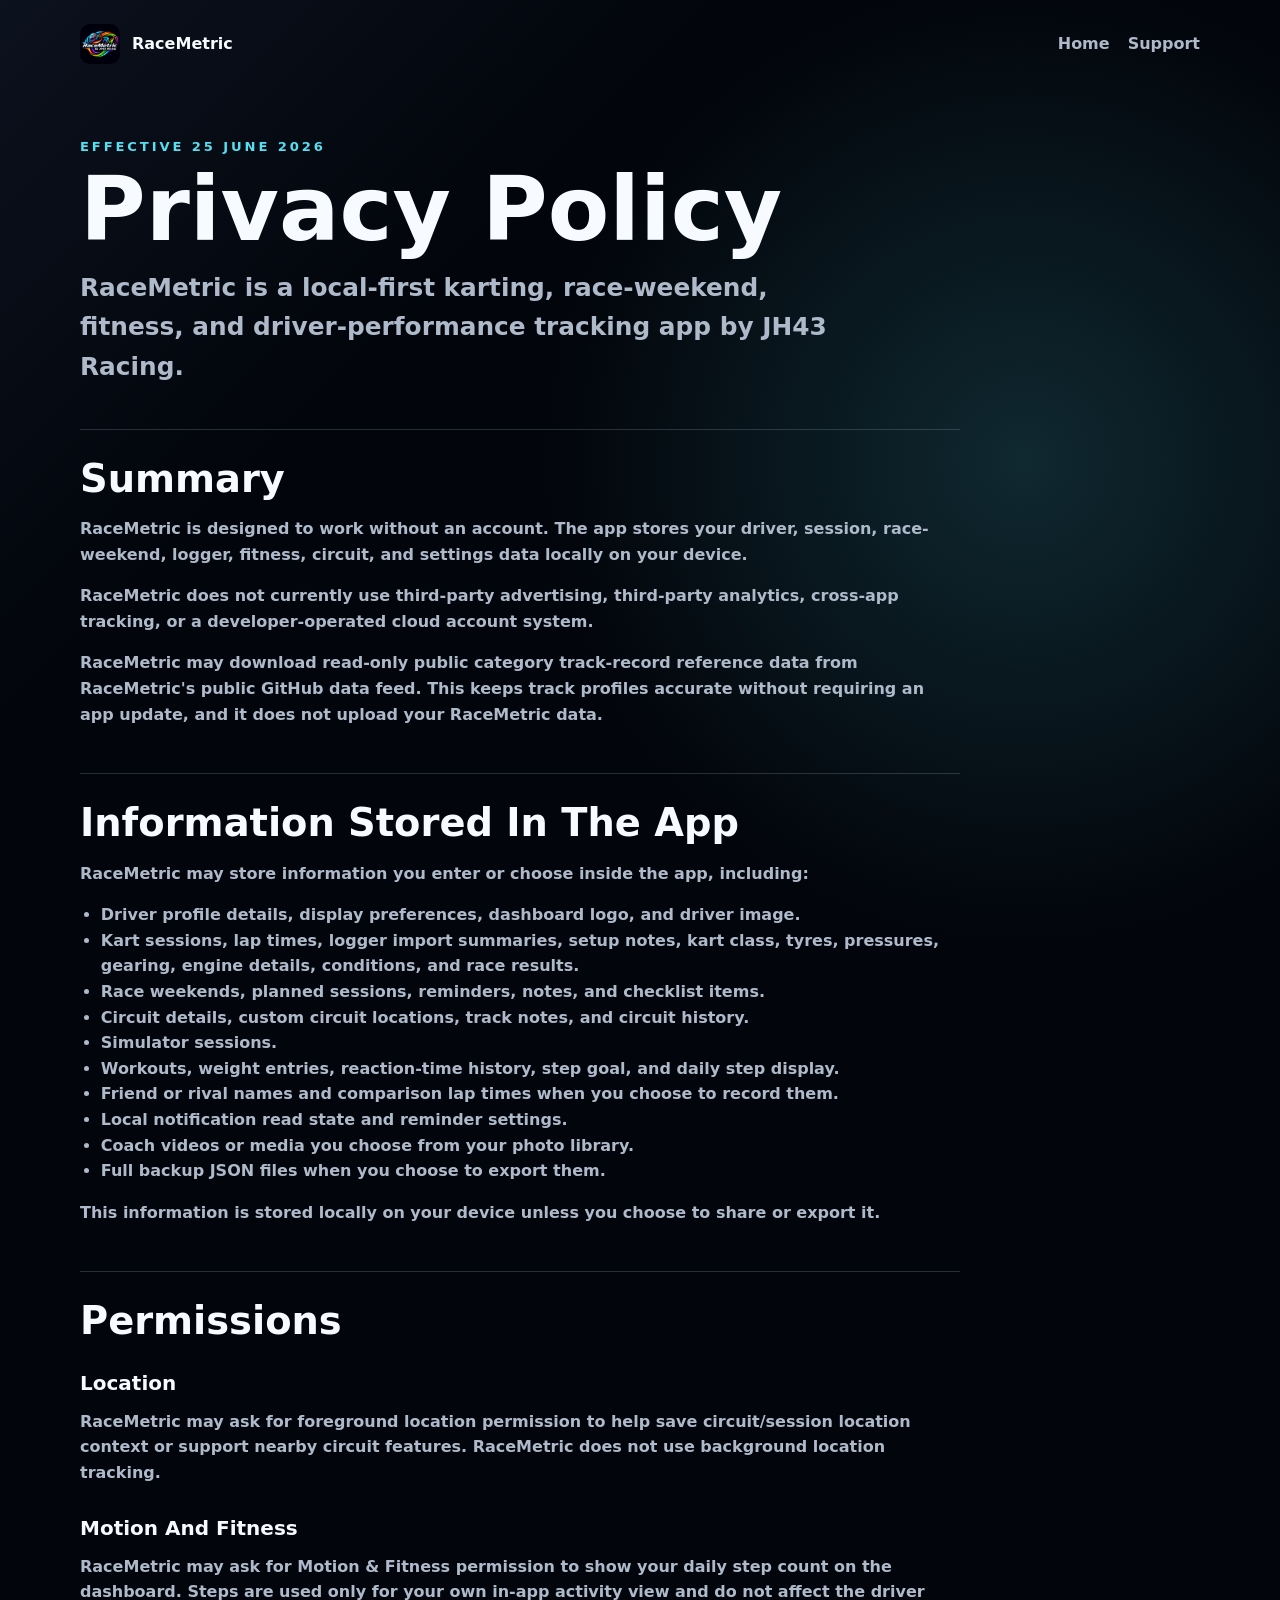
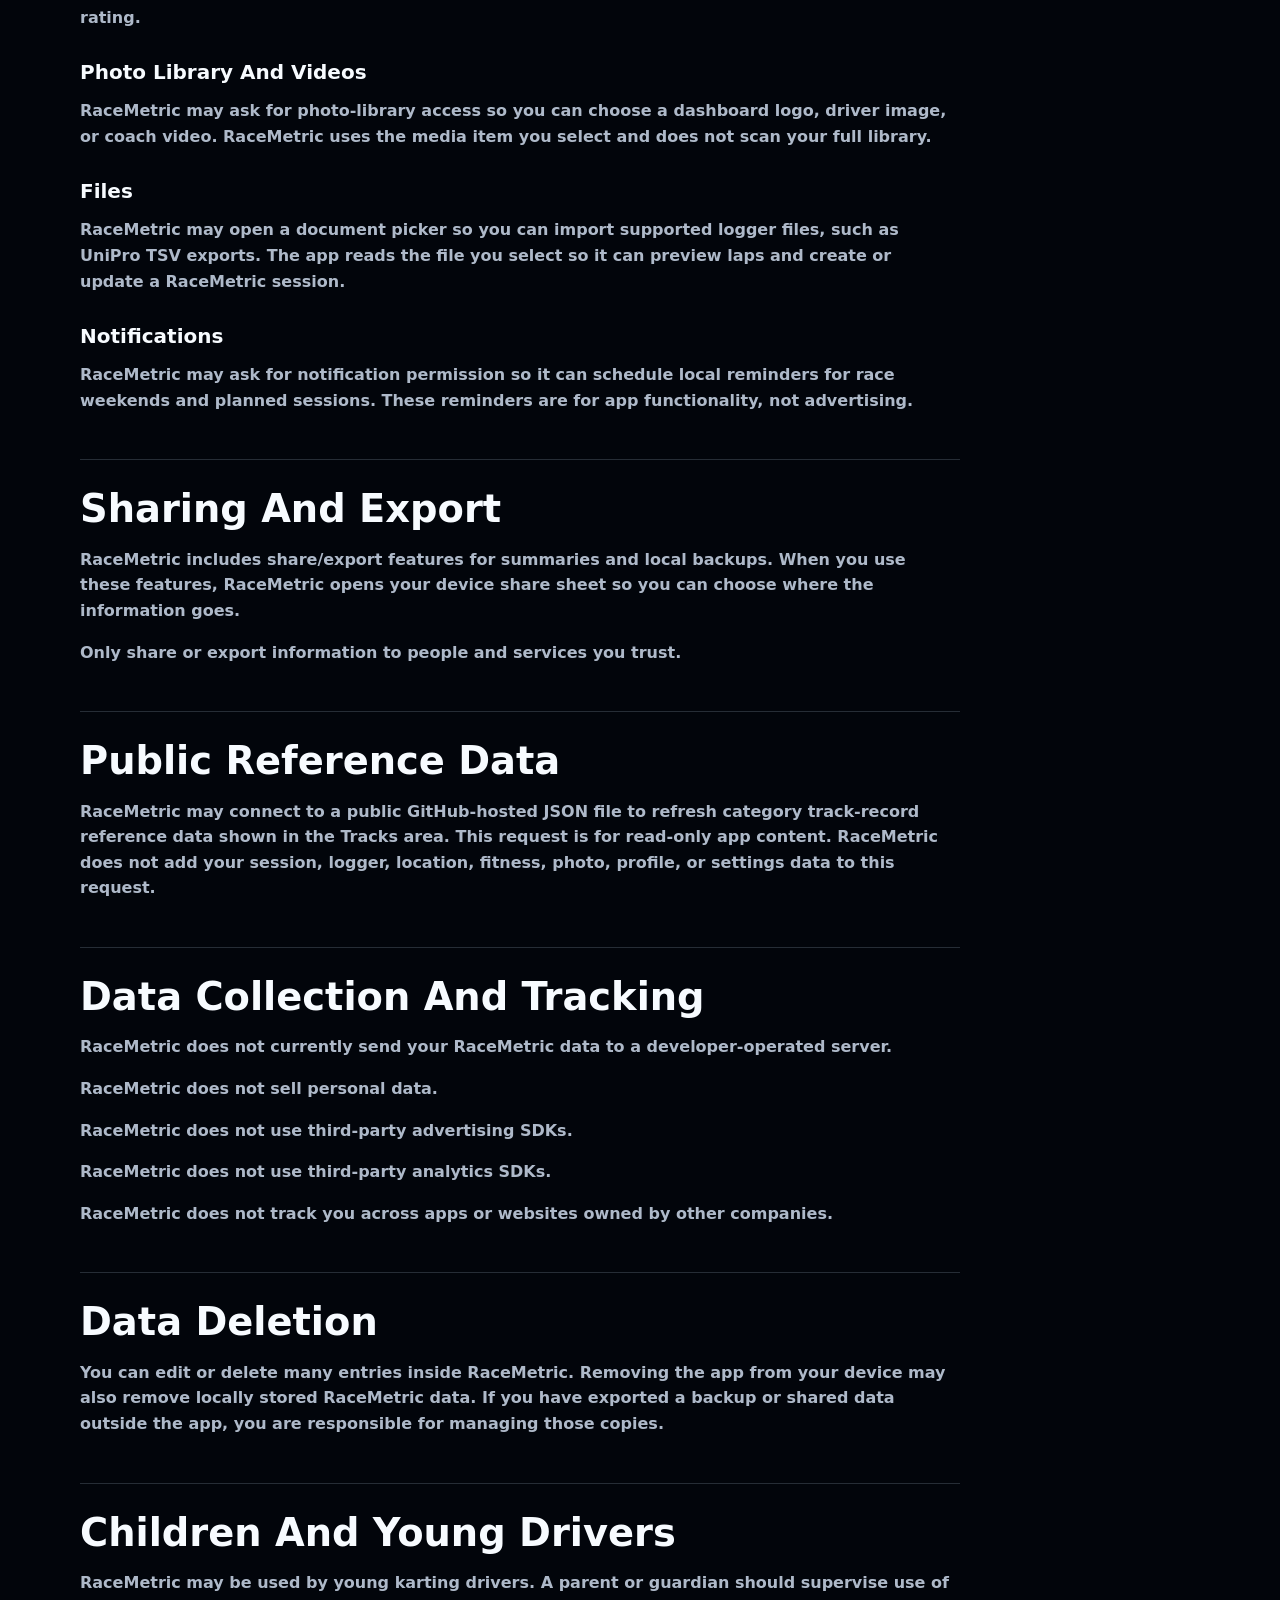
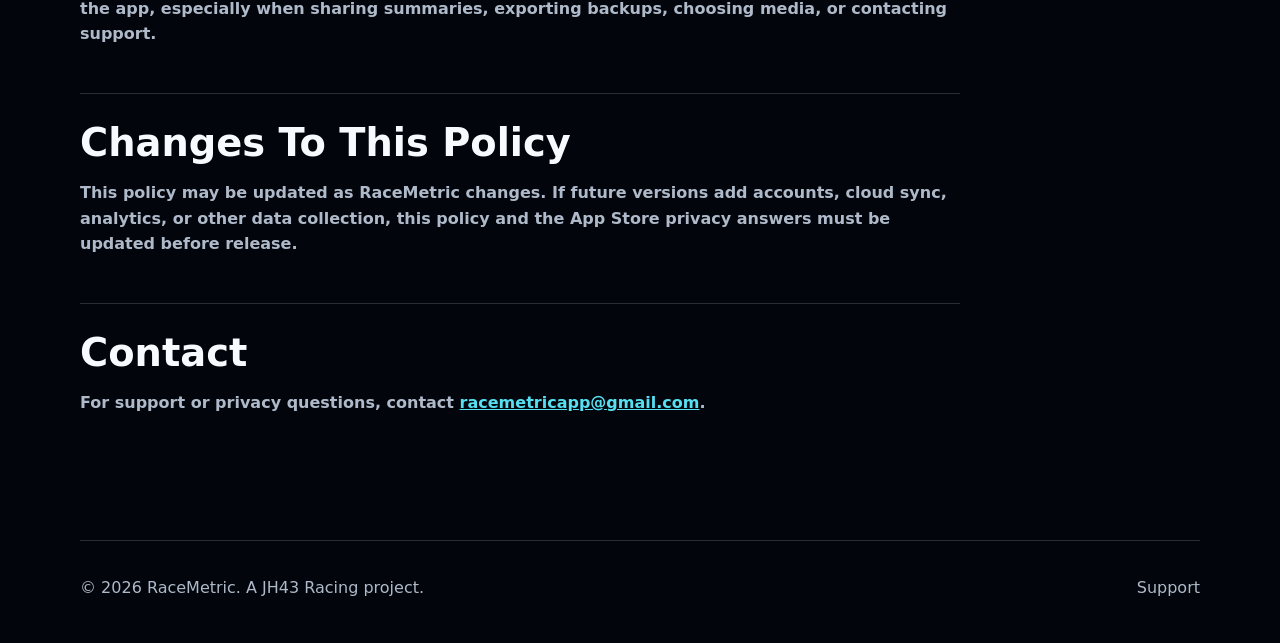
==== privacy.html @ 4124c81e "Add files via upload" ====
<!doctype html>
<html lang="en">
  <head>
    <meta charset="utf-8" />
    <meta name="viewport" content="width=device-width, initial-scale=1" />
    <meta name="description" content="RaceMetric privacy policy." />
    <title>Privacy Policy | RaceMetric</title>
    <link rel="stylesheet" href="styles.css" />
    <link rel="icon" href="assets/racemetric-icon.png" />
  </head>
  <body>
    <header class="site-header">
      <a class="brand" href="index.html" aria-label="RaceMetric home">
        <img src="assets/racemetric-icon.png" alt="" />
        <span>RaceMetric</span>
      </a>
      <nav aria-label="Main navigation">
        <a href="index.html">Home</a>
        <a href="support.html">Support</a>
      </nav>
    </header>

    <main class="policy-page">
      <section class="page-title">
        <p class="eyebrow">Effective 25 June 2026</p>
        <h1>Privacy Policy</h1>
        <p class="lead">RaceMetric is a local-first karting, race-weekend, fitness, and driver-performance tracking app by JH43 Racing.</p>
      </section>

      <section class="text-section">
        <h2>Summary</h2>
        <p>
          RaceMetric is designed to work without an account. The app stores your driver, session, race-weekend,
          logger, fitness, circuit, and settings data locally on your device.
        </p>
        <p>
          RaceMetric does not currently use third-party advertising, third-party analytics, cross-app tracking,
          or a developer-operated cloud account system.
        </p>
        <p>
          RaceMetric may download read-only public category track-record reference data from RaceMetric's public
          GitHub data feed. This keeps track profiles accurate without requiring an app update, and it does not
          upload your RaceMetric data.
        </p>
      </section>

      <section class="text-section">
        <h2>Information Stored In The App</h2>
        <p>RaceMetric may store information you enter or choose inside the app, including:</p>
        <ul>
          <li>Driver profile details, display preferences, dashboard logo, and driver image.</li>
          <li>Kart sessions, lap times, logger import summaries, setup notes, kart class, tyres, pressures, gearing, engine details, conditions, and race results.</li>
          <li>Race weekends, planned sessions, reminders, notes, and checklist items.</li>
          <li>Circuit details, custom circuit locations, track notes, and circuit history.</li>
          <li>Simulator sessions.</li>
          <li>Workouts, weight entries, reaction-time history, step goal, and daily step display.</li>
          <li>Friend or rival names and comparison lap times when you choose to record them.</li>
          <li>Local notification read state and reminder settings.</li>
          <li>Coach videos or media you choose from your photo library.</li>
          <li>Full backup JSON files when you choose to export them.</li>
        </ul>
        <p>This information is stored locally on your device unless you choose to share or export it.</p>
      </section>

      <section class="text-section">
        <h2>Permissions</h2>
        <h3>Location</h3>
        <p>
          RaceMetric may ask for foreground location permission to help save circuit/session location context or
          support nearby circuit features. RaceMetric does not use background location tracking.
        </p>
        <h3>Motion And Fitness</h3>
        <p>
          RaceMetric may ask for Motion & Fitness permission to show your daily step count on the dashboard. Steps
          are used only for your own in-app activity view and do not affect the driver rating.
        </p>
        <h3>Photo Library And Videos</h3>
        <p>
          RaceMetric may ask for photo-library access so you can choose a dashboard logo, driver image, or coach video.
          RaceMetric uses the media item you select and does not scan your full library.
        </p>
        <h3>Files</h3>
        <p>
          RaceMetric may open a document picker so you can import supported logger files, such as UniPro TSV exports.
          The app reads the file you select so it can preview laps and create or update a RaceMetric session.
        </p>
        <h3>Notifications</h3>
        <p>
          RaceMetric may ask for notification permission so it can schedule local reminders for race weekends and
          planned sessions. These reminders are for app functionality, not advertising.
        </p>
      </section>

      <section class="text-section">
        <h2>Sharing And Export</h2>
        <p>
          RaceMetric includes share/export features for summaries and local backups. When you use these features,
          RaceMetric opens your device share sheet so you can choose where the information goes.
        </p>
        <p>Only share or export information to people and services you trust.</p>
      </section>

      <section class="text-section">
        <h2>Public Reference Data</h2>
        <p>
          RaceMetric may connect to a public GitHub-hosted JSON file to refresh category track-record reference data
          shown in the Tracks area. This request is for read-only app content. RaceMetric does not add your session,
          logger, location, fitness, photo, profile, or settings data to this request.
        </p>
      </section>

      <section class="text-section">
        <h2>Data Collection And Tracking</h2>
        <p>RaceMetric does not currently send your RaceMetric data to a developer-operated server.</p>
        <p>RaceMetric does not sell personal data.</p>
        <p>RaceMetric does not use third-party advertising SDKs.</p>
        <p>RaceMetric does not use third-party analytics SDKs.</p>
        <p>RaceMetric does not track you across apps or websites owned by other companies.</p>
      </section>

      <section class="text-section">
        <h2>Data Deletion</h2>
        <p>
          You can edit or delete many entries inside RaceMetric. Removing the app from your device may also remove
          locally stored RaceMetric data. If you have exported a backup or shared data outside the app, you are
          responsible for managing those copies.
        </p>
      </section>

      <section class="text-section">
        <h2>Children And Young Drivers</h2>
        <p>
          RaceMetric may be used by young karting drivers. A parent or guardian should supervise use of the app,
          especially when sharing summaries, exporting backups, choosing media, or contacting support.
        </p>
      </section>

      <section class="text-section">
        <h2>Changes To This Policy</h2>
        <p>
          This policy may be updated as RaceMetric changes. If future versions add accounts, cloud sync, analytics,
          or other data collection, this policy and the App Store privacy answers must be updated before release.
        </p>
      </section>

      <section class="text-section">
        <h2>Contact</h2>
        <p>For support or privacy questions, contact <a href="mailto:racemetricapp@gmail.com">racemetricapp@gmail.com</a>.</p>
      </section>
    </main>

    <footer class="site-footer">
      <span>© 2026 RaceMetric. A JH43 Racing project.</span>
      <span><a href="support.html">Support</a></span>
    </footer>
  </body>
</html>
---- styles.css ----
:root {
  color-scheme: dark;
  --bg: #02050b;
  --panel: #071018;
  --panel-2: #0b1420;
  --line: rgba(180, 202, 225, 0.2);
  --text: #f7fbff;
  --muted: #aeb9c9;
  --cyan: #56def1;
  --blue: #7ea4ff;
  --amber: #ffc85f;
  --green: #7ee2a9;
}

* {
  box-sizing: border-box;
}

body {
  margin: 0;
  min-height: 100vh;
  background:
    radial-gradient(circle at 80% 12%, rgba(86, 222, 241, 0.16), transparent 30rem),
    linear-gradient(135deg, rgba(126, 164, 255, 0.08), transparent 32rem),
    var(--bg);
  color: var(--text);
  font-family:
    Inter, ui-sans-serif, system-ui, -apple-system, BlinkMacSystemFont, "Segoe UI",
    sans-serif;
  line-height: 1.6;
}

a {
  color: inherit;
}

.site-header,
.site-footer {
  width: min(1120px, calc(100% - 40px));
  margin: 0 auto;
  display: flex;
  align-items: center;
  justify-content: space-between;
  gap: 20px;
}

.site-header {
  padding: 24px 0;
}

.site-footer {
  padding: 34px 0 42px;
  color: var(--muted);
  border-top: 1px solid var(--line);
}

.brand {
  display: inline-flex;
  align-items: center;
  gap: 12px;
  text-decoration: none;
  font-weight: 900;
  letter-spacing: 0;
}

.brand img {
  width: 40px;
  height: 40px;
  border-radius: 10px;
}

nav {
  display: flex;
  align-items: center;
  gap: 18px;
  color: var(--muted);
  font-weight: 800;
}

nav a,
.site-footer a {
  text-decoration: none;
}

nav a:hover,
.site-footer a:hover {
  color: var(--cyan);
}

.hero {
  width: min(1120px, calc(100% - 40px));
  min-height: calc(100vh - 124px);
  margin: 0 auto;
  display: grid;
  grid-template-columns: minmax(0, 1fr) 380px;
  gap: 56px;
  align-items: center;
  padding: 34px 0 80px;
}

.hero-copy {
  max-width: 680px;
}

.eyebrow {
  margin: 0 0 12px;
  color: var(--cyan);
  font-size: 0.82rem;
  font-weight: 900;
  letter-spacing: 0.22em;
  text-transform: uppercase;
}

h1,
h2,
h3,
p {
  margin-top: 0;
}

h1 {
  margin-bottom: 18px;
  font-size: clamp(4rem, 9vw, 7rem);
  line-height: 0.9;
  letter-spacing: 0;
}

h2 {
  margin-bottom: 18px;
  font-size: clamp(2rem, 4vw, 3.4rem);
  line-height: 1;
  letter-spacing: 0;
}

h3 {
  margin-bottom: 10px;
  font-size: 1.25rem;
  letter-spacing: 0;
}

.lead {
  color: var(--muted);
  font-size: clamp(1.15rem, 2.2vw, 1.55rem);
  font-weight: 700;
  max-width: 780px;
}

.maker {
  color: var(--green);
  font-weight: 900;
}

.actions {
  display: flex;
  flex-wrap: wrap;
  gap: 14px;
  margin-top: 32px;
}

.button {
  display: inline-flex;
  align-items: center;
  justify-content: center;
  min-height: 50px;
  padding: 0 22px;
  border-radius: 8px;
  border: 1px solid var(--line);
  text-decoration: none;
  font-weight: 900;
}

.button.primary {
  background: var(--cyan);
  color: #001017;
  border-color: var(--cyan);
}

.button.secondary {
  background: rgba(255, 255, 255, 0.04);
  color: var(--text);
}

.phone-preview {
  width: 100%;
  min-height: 650px;
  border: 1px solid rgba(180, 202, 225, 0.22);
  border-radius: 36px;
  background:
    linear-gradient(160deg, rgba(86, 222, 241, 0.08), transparent 42%),
    linear-gradient(180deg, #080d15, #02050b);
  padding: 18px;
  box-shadow: 0 30px 90px rgba(0, 0, 0, 0.45);
}

.phone-top {
  width: 96px;
  height: 22px;
  margin: 0 auto 64px;
  border-radius: 0 0 16px 16px;
  background: #00040a;
}

.preview-panel {
  border: 1px solid var(--line);
  border-radius: 14px;
  padding: 26px;
  background: rgba(2, 5, 11, 0.72);
}

.small-label {
  display: block;
  color: var(--cyan);
  font-size: 0.72rem;
  font-weight: 900;
  letter-spacing: 0.2em;
  text-transform: uppercase;
}

.preview-panel strong {
  display: block;
  margin: 14px 0 24px;
  font-size: 2.5rem;
  line-height: 1;
}

.metric-grid {
  display: grid;
  grid-template-columns: 1fr 1fr;
  gap: 12px;
}

.metric-grid span,
.feature-grid article {
  border: 1px solid var(--line);
  border-radius: 8px;
  background: rgba(255, 255, 255, 0.035);
}

.metric-grid span {
  min-height: 96px;
  padding: 16px;
  color: var(--muted);
  font-weight: 800;
}

.metric-grid b {
  display: block;
  color: var(--text);
  font-size: 1.2rem;
}

.content-band,
.plain-section,
.policy-page {
  width: min(1120px, calc(100% - 40px));
  margin: 0 auto;
}

.content-band {
  padding: 74px 0;
  border-top: 1px solid var(--line);
}

.section-heading {
  max-width: 760px;
}

.feature-grid {
  display: grid;
  grid-template-columns: repeat(4, minmax(0, 1fr));
  gap: 16px;
  margin-top: 34px;
}

.feature-grid article {
  padding: 24px;
}

.feature-grid p,
.plain-section p,
.text-section p,
.text-section li {
  color: var(--muted);
  font-weight: 650;
}

.plain-section {
  display: grid;
  grid-template-columns: minmax(0, 0.9fr) minmax(0, 1.1fr);
  gap: 42px;
  align-items: start;
  padding: 78px 0;
  border-top: 1px solid var(--line);
}

.policy-page {
  padding: 48px 0 78px;
}

.page-title {
  max-width: 850px;
  margin-bottom: 42px;
}

.policy-page h1 {
  font-size: clamp(3rem, 7vw, 5.8rem);
}

.text-section {
  max-width: 880px;
  padding: 30px 0;
  border-top: 1px solid var(--line);
}

.text-section h2 {
  font-size: clamp(1.8rem, 3vw, 2.5rem);
}

.text-section h3 {
  margin-top: 26px;
}

.text-section a {
  color: var(--cyan);
  font-weight: 900;
}

ul {
  padding-left: 1.3rem;
}

@media (max-width: 900px) {
  .hero,
  .plain-section {
    grid-template-columns: 1fr;
  }

  .hero {
    min-height: auto;
    padding-top: 48px;
  }

  .phone-preview {
    min-height: 520px;
  }

  .feature-grid {
    grid-template-columns: repeat(2, minmax(0, 1fr));
  }
}

@media (max-width: 620px) {
  .site-header,
  .site-footer {
    width: min(100% - 28px, 1120px);
  }

  .site-header,
  .site-footer,
  .actions {
    align-items: flex-start;
    flex-direction: column;
  }

  nav {
    width: 100%;
    justify-content: space-between;
  }

  .hero,
  .content-band,
  .plain-section,
  .policy-page {
    width: min(100% - 28px, 1120px);
  }

  .feature-grid {
    grid-template-columns: 1fr;
  }

  .metric-grid {
    grid-template-columns: 1fr;
  }
}
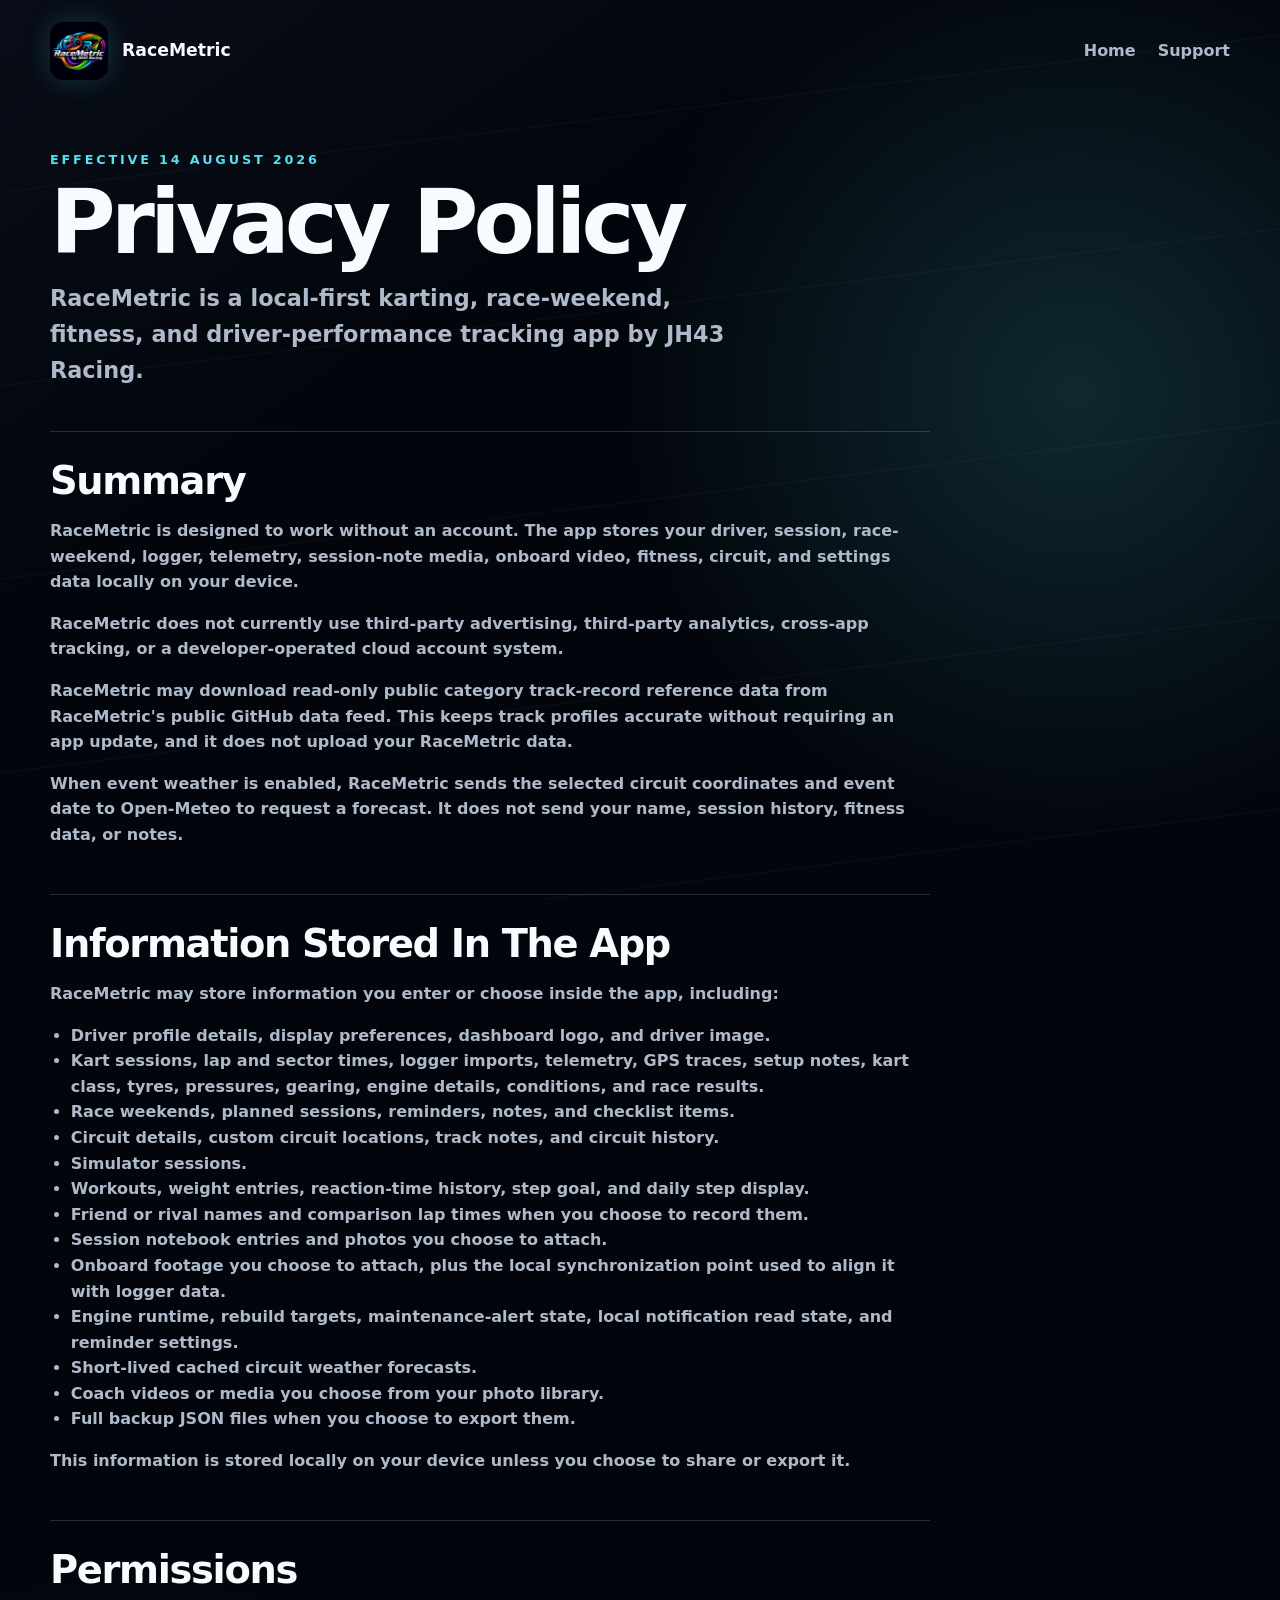
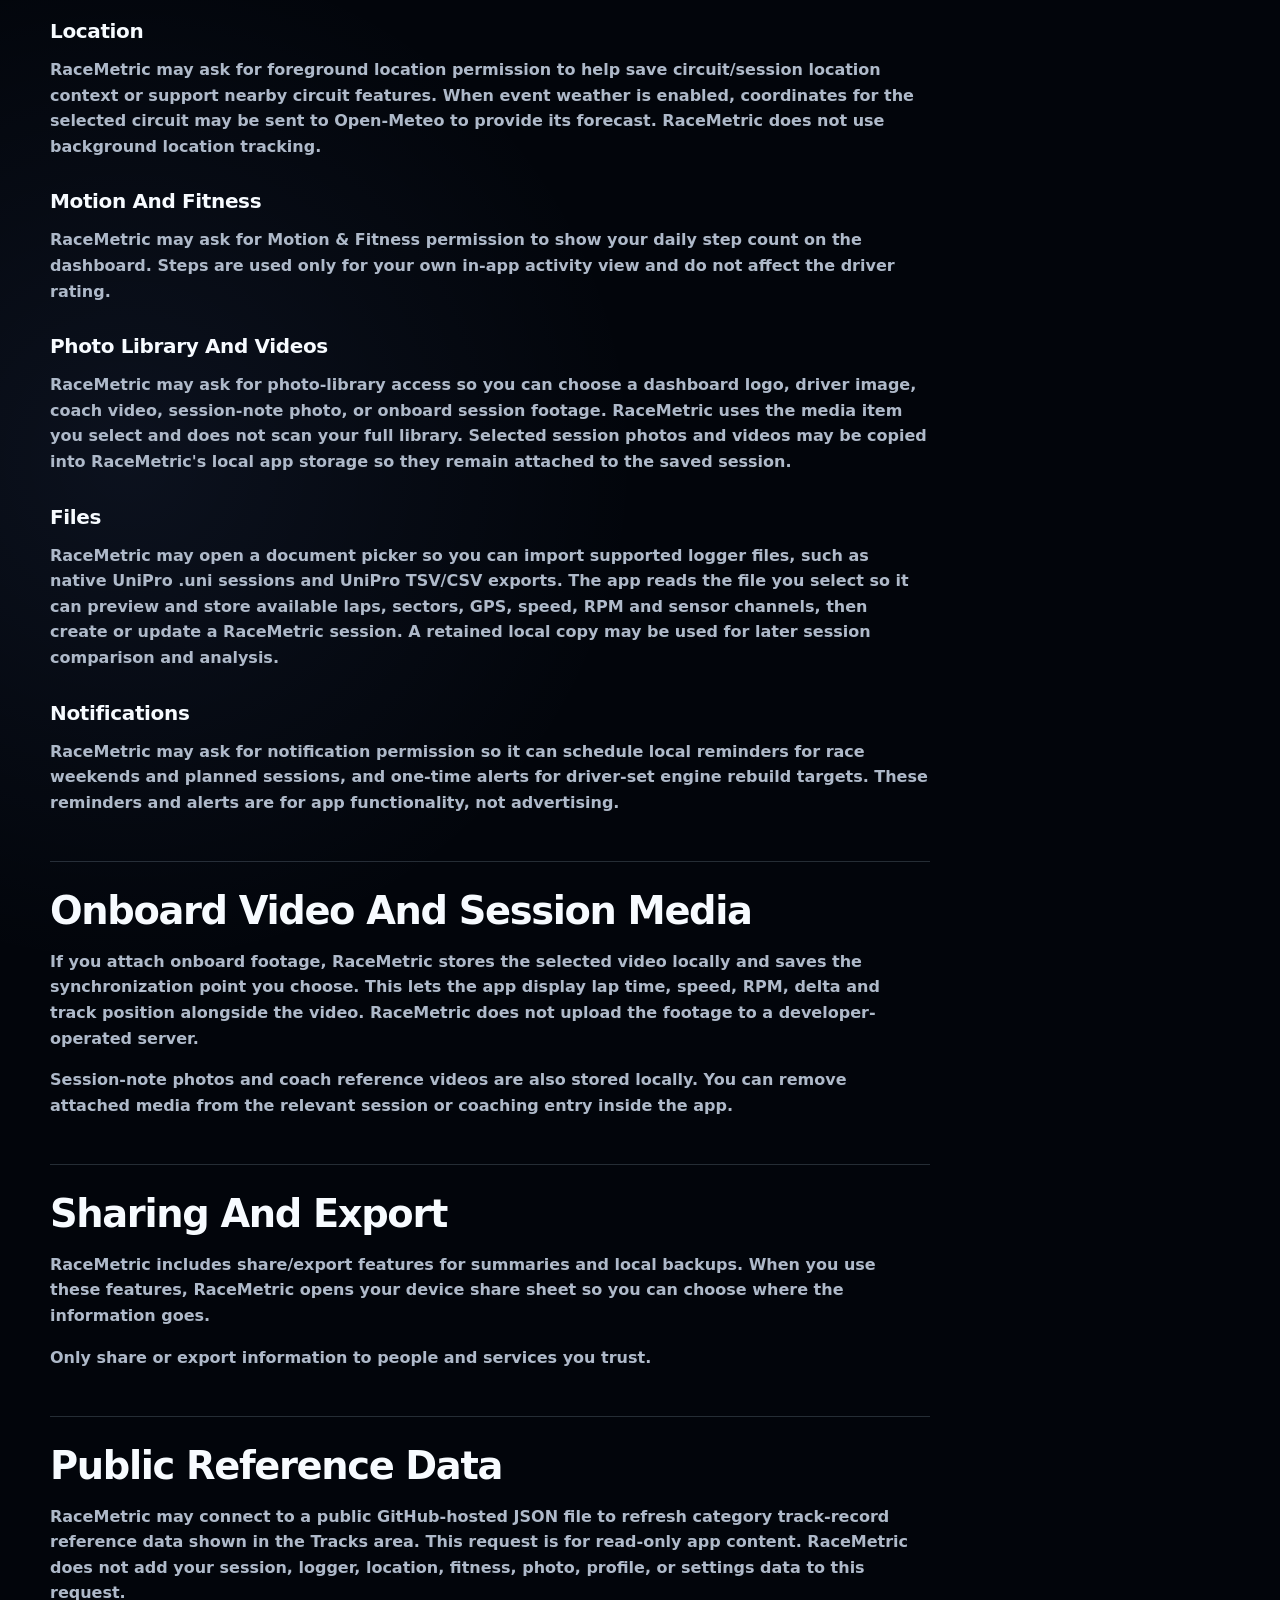
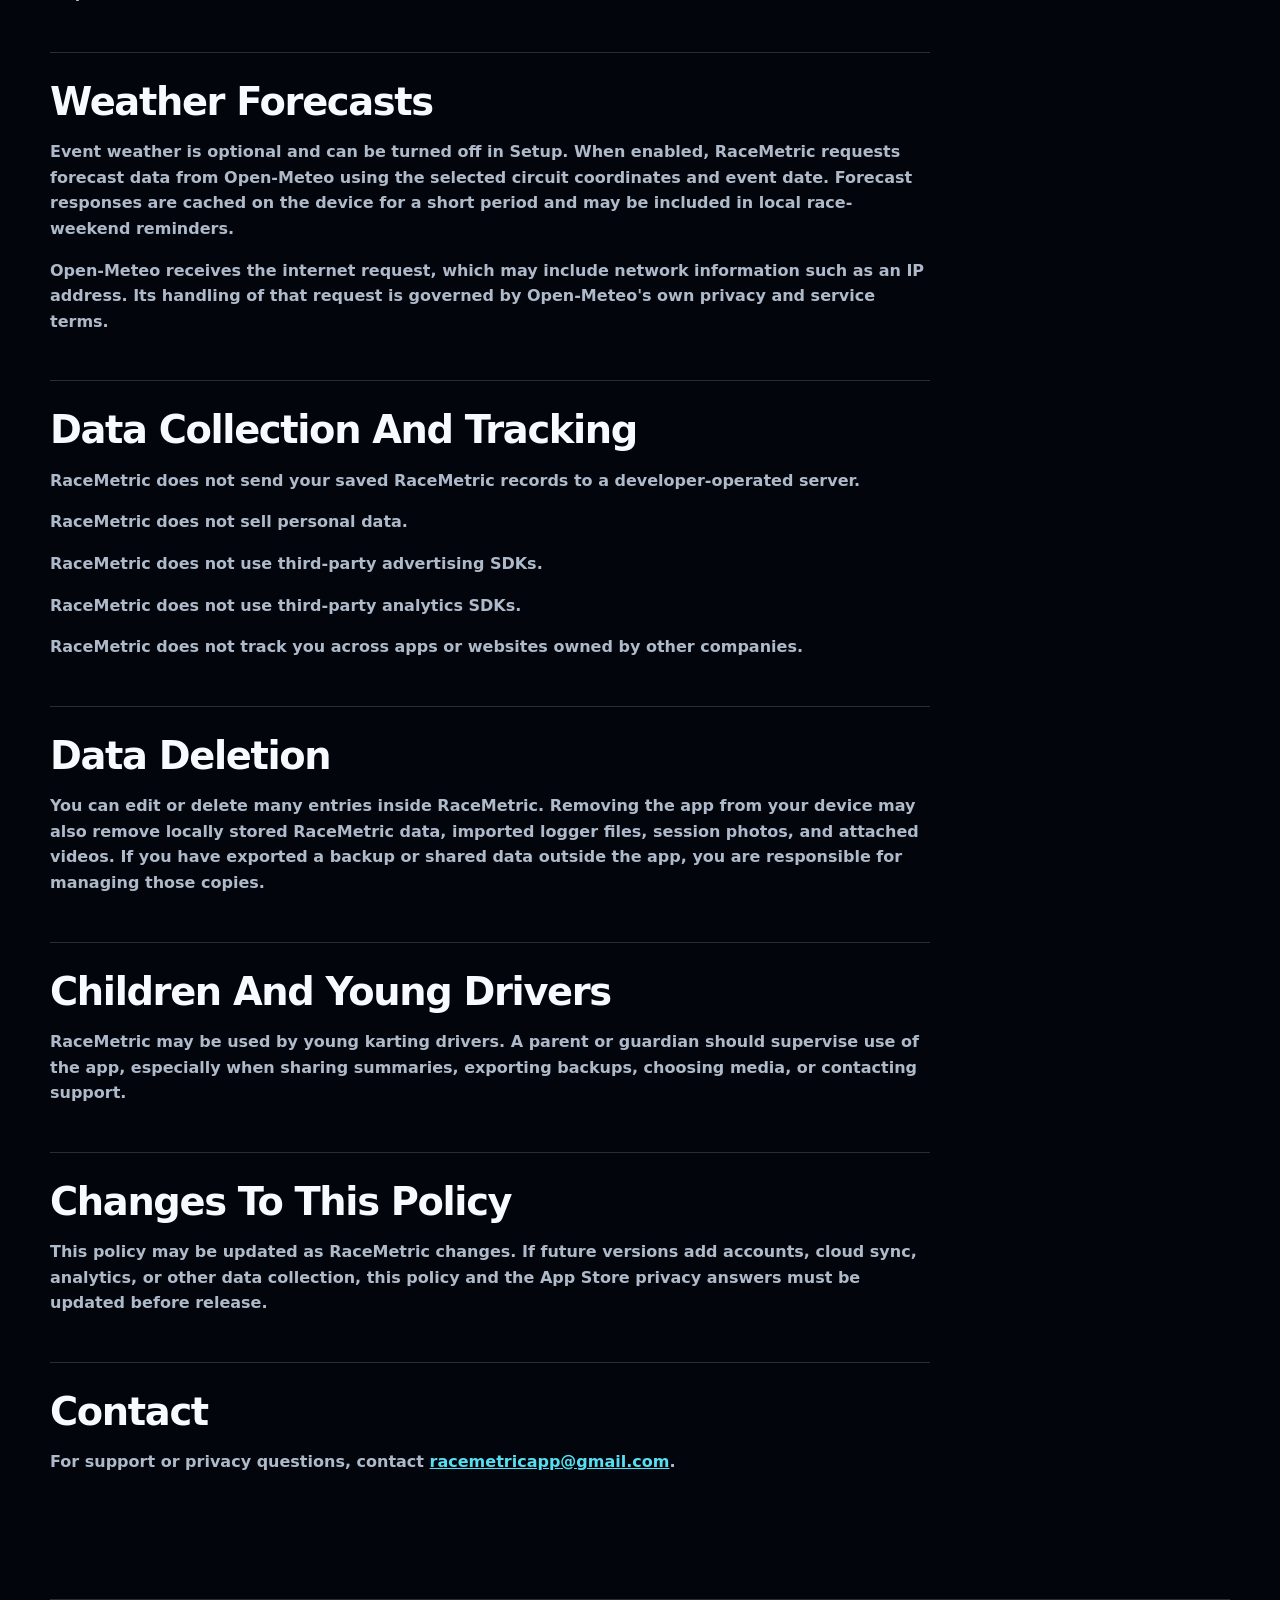
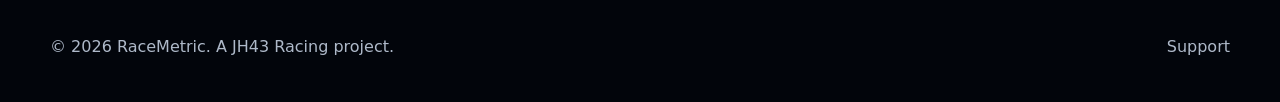
==== commit 8fb219c3: "Refresh site for telemetry and race-weekend features" ====
--- a/privacy.html
+++ b/privacy.html
@@ -3,7 +3,9 @@
   <head>
     <meta charset="utf-8" />
     <meta name="viewport" content="width=device-width, initial-scale=1" />
+    <meta name="theme-color" content="#02050b" />
     <meta name="description" content="RaceMetric privacy policy." />
+    <link rel="canonical" href="https://racemetric.co.uk/privacy.html" />
     <title>Privacy Policy | RaceMetric</title>
     <link rel="stylesheet" href="styles.css" />
     <link rel="icon" href="assets/racemetric-icon.png" />
@@ -22,7 +24,7 @@
 
     <main class="policy-page">
       <section class="page-title">
-        <p class="eyebrow">Effective 25 June 2026</p>
+        <p class="eyebrow">Effective 14 August 2026</p>
         <h1>Privacy Policy</h1>
         <p class="lead">RaceMetric is a local-first karting, race-weekend, fitness, and driver-performance tracking app by JH43 Racing.</p>
       </section>
@@ -31,7 +33,7 @@
         <h2>Summary</h2>
         <p>
           RaceMetric is designed to work without an account. The app stores your driver, session, race-weekend,
-          logger, fitness, circuit, and settings data locally on your device.
+          logger, telemetry, session-note media, onboard video, fitness, circuit, and settings data locally on your device.
         </p>
         <p>
           RaceMetric does not currently use third-party advertising, third-party analytics, cross-app tracking,
@@ -42,6 +44,10 @@
           GitHub data feed. This keeps track profiles accurate without requiring an app update, and it does not
           upload your RaceMetric data.
         </p>
+        <p>
+          When event weather is enabled, RaceMetric sends the selected circuit coordinates and event date to
+          Open-Meteo to request a forecast. It does not send your name, session history, fitness data, or notes.
+        </p>
       </section>
 
       <section class="text-section">
@@ -49,13 +55,16 @@
         <p>RaceMetric may store information you enter or choose inside the app, including:</p>
         <ul>
           <li>Driver profile details, display preferences, dashboard logo, and driver image.</li>
-          <li>Kart sessions, lap times, logger import summaries, setup notes, kart class, tyres, pressures, gearing, engine details, conditions, and race results.</li>
+          <li>Kart sessions, lap and sector times, logger imports, telemetry, GPS traces, setup notes, kart class, tyres, pressures, gearing, engine details, conditions, and race results.</li>
           <li>Race weekends, planned sessions, reminders, notes, and checklist items.</li>
           <li>Circuit details, custom circuit locations, track notes, and circuit history.</li>
           <li>Simulator sessions.</li>
           <li>Workouts, weight entries, reaction-time history, step goal, and daily step display.</li>
           <li>Friend or rival names and comparison lap times when you choose to record them.</li>
-          <li>Local notification read state and reminder settings.</li>
+          <li>Session notebook entries and photos you choose to attach.</li>
+          <li>Onboard footage you choose to attach, plus the local synchronization point used to align it with logger data.</li>
+          <li>Engine runtime, rebuild targets, maintenance-alert state, local notification read state, and reminder settings.</li>
+          <li>Short-lived cached circuit weather forecasts.</li>
           <li>Coach videos or media you choose from your photo library.</li>
           <li>Full backup JSON files when you choose to export them.</li>
         </ul>
@@ -67,7 +76,8 @@
         <h3>Location</h3>
         <p>
           RaceMetric may ask for foreground location permission to help save circuit/session location context or
-          support nearby circuit features. RaceMetric does not use background location tracking.
+          support nearby circuit features. When event weather is enabled, coordinates for the selected circuit may
+          be sent to Open-Meteo to provide its forecast. RaceMetric does not use background location tracking.
         </p>
         <h3>Motion And Fitness</h3>
         <p>
@@ -76,18 +86,36 @@
         </p>
         <h3>Photo Library And Videos</h3>
         <p>
-          RaceMetric may ask for photo-library access so you can choose a dashboard logo, driver image, or coach video.
-          RaceMetric uses the media item you select and does not scan your full library.
+          RaceMetric may ask for photo-library access so you can choose a dashboard logo, driver image, coach video,
+          session-note photo, or onboard session footage. RaceMetric uses the media item you select and does not scan
+          your full library. Selected session photos and videos may be copied into RaceMetric's local app storage so
+          they remain attached to the saved session.
         </p>
         <h3>Files</h3>
         <p>
-          RaceMetric may open a document picker so you can import supported logger files, such as UniPro TSV exports.
-          The app reads the file you select so it can preview laps and create or update a RaceMetric session.
+          RaceMetric may open a document picker so you can import supported logger files, such as native UniPro .uni sessions and UniPro TSV/CSV exports.
+          The app reads the file you select so it can preview and store available laps, sectors, GPS, speed, RPM and
+          sensor channels, then create or update a RaceMetric session. A retained local copy may be used for later
+          session comparison and analysis.
         </p>
         <h3>Notifications</h3>
         <p>
           RaceMetric may ask for notification permission so it can schedule local reminders for race weekends and
-          planned sessions. These reminders are for app functionality, not advertising.
+          planned sessions, and one-time alerts for driver-set engine rebuild targets. These reminders and alerts are
+          for app functionality, not advertising.
+        </p>
+      </section>
+
+      <section class="text-section">
+        <h2>Onboard Video And Session Media</h2>
+        <p>
+          If you attach onboard footage, RaceMetric stores the selected video locally and saves the synchronization
+          point you choose. This lets the app display lap time, speed, RPM, delta and track position alongside the video.
+          RaceMetric does not upload the footage to a developer-operated server.
+        </p>
+        <p>
+          Session-note photos and coach reference videos are also stored locally. You can remove attached media from
+          the relevant session or coaching entry inside the app.
         </p>
       </section>
 
@@ -110,8 +138,21 @@
       </section>
 
       <section class="text-section">
+        <h2>Weather Forecasts</h2>
+        <p>
+          Event weather is optional and can be turned off in Setup. When enabled, RaceMetric requests forecast data
+          from Open-Meteo using the selected circuit coordinates and event date. Forecast responses are cached on
+          the device for a short period and may be included in local race-weekend reminders.
+        </p>
+        <p>
+          Open-Meteo receives the internet request, which may include network information such as an IP address.
+          Its handling of that request is governed by Open-Meteo's own privacy and service terms.
+        </p>
+      </section>
+
+      <section class="text-section">
         <h2>Data Collection And Tracking</h2>
-        <p>RaceMetric does not currently send your RaceMetric data to a developer-operated server.</p>
+        <p>RaceMetric does not send your saved RaceMetric records to a developer-operated server.</p>
         <p>RaceMetric does not sell personal data.</p>
         <p>RaceMetric does not use third-party advertising SDKs.</p>
         <p>RaceMetric does not use third-party analytics SDKs.</p>
@@ -122,8 +163,8 @@
         <h2>Data Deletion</h2>
         <p>
           You can edit or delete many entries inside RaceMetric. Removing the app from your device may also remove
-          locally stored RaceMetric data. If you have exported a backup or shared data outside the app, you are
-          responsible for managing those copies.
+          locally stored RaceMetric data, imported logger files, session photos, and attached videos. If you have
+          exported a backup or shared data outside the app, you are responsible for managing those copies.
         </p>
       </section>
 
--- a/styles.css
+++ b/styles.css
@@ -4,39 +4,81 @@
   --panel: #071018;
   --panel-2: #0b1420;
   --line: rgba(180, 202, 225, 0.2);
+  --line-strong: rgba(86, 222, 241, 0.38);
   --text: #f7fbff;
   --muted: #aeb9c9;
   --cyan: #56def1;
   --blue: #7ea4ff;
   --amber: #ffc85f;
   --green: #7ee2a9;
+  --page: min(1180px, calc(100% - 40px));
 }
 
 * {
   box-sizing: border-box;
+}
+
+html {
+  scroll-behavior: smooth;
 }
 
 body {
   margin: 0;
   min-height: 100vh;
   background:
-    radial-gradient(circle at 80% 12%, rgba(86, 222, 241, 0.16), transparent 30rem),
-    linear-gradient(135deg, rgba(126, 164, 255, 0.08), transparent 32rem),
+    radial-gradient(circle at 84% 8%, rgba(86, 222, 241, 0.16), transparent 29rem),
+    radial-gradient(circle at 10% 42%, rgba(126, 164, 255, 0.08), transparent 32rem),
+    linear-gradient(145deg, rgba(126, 164, 255, 0.05), transparent 34rem),
     var(--bg);
   color: var(--text);
-  font-family:
-    Inter, ui-sans-serif, system-ui, -apple-system, BlinkMacSystemFont, "Segoe UI",
-    sans-serif;
+  font-family: Inter, ui-sans-serif, system-ui, -apple-system, BlinkMacSystemFont, "Segoe UI", sans-serif;
   line-height: 1.6;
+}
+
+body::before {
+  position: fixed;
+  inset: 0;
+  z-index: -1;
+  background: repeating-linear-gradient(
+    173deg,
+    transparent 0,
+    transparent 190px,
+    rgba(174, 185, 201, 0.055) 191px,
+    transparent 192px
+  );
+  content: "";
+  pointer-events: none;
 }
 
 a {
   color: inherit;
 }
 
+img {
+  max-width: 100%;
+}
+
+.skip-link {
+  position: fixed;
+  top: 12px;
+  left: 12px;
+  z-index: 20;
+  padding: 10px 14px;
+  border-radius: 6px;
+  background: var(--cyan);
+  color: #001017;
+  font-weight: 900;
+  text-decoration: none;
+  transform: translateY(-160%);
+}
+
+.skip-link:focus {
+  transform: translateY(0);
+}
+
 .site-header,
 .site-footer {
-  width: min(1120px, calc(100% - 40px));
+  width: var(--page);
   margin: 0 auto;
   display: flex;
   align-items: center;
@@ -45,7 +87,7 @@
 }
 
 .site-header {
-  padding: 24px 0;
+  padding: 22px 0;
 }
 
 .site-footer {
@@ -57,22 +99,23 @@
 .brand {
   display: inline-flex;
   align-items: center;
-  gap: 12px;
+  gap: 14px;
   text-decoration: none;
-  font-weight: 900;
-  letter-spacing: 0;
+  font-size: 1.08rem;
+  font-weight: 900;
 }
 
 .brand img {
-  width: 40px;
-  height: 40px;
-  border-radius: 10px;
+  width: 58px;
+  height: 58px;
+  border-radius: 14px;
+  box-shadow: 0 0 28px rgba(86, 222, 241, 0.2);
 }
 
 nav {
   display: flex;
   align-items: center;
-  gap: 18px;
+  gap: 22px;
   color: var(--muted);
   font-weight: 800;
 }
@@ -83,29 +126,36 @@
 }
 
 nav a:hover,
-.site-footer a:hover {
+.site-footer a:hover,
+.text-link:hover {
   color: var(--cyan);
 }
 
+a:focus-visible,
+button:focus-visible {
+  outline: 3px solid var(--amber);
+  outline-offset: 4px;
+}
+
 .hero {
-  width: min(1120px, calc(100% - 40px));
+  width: var(--page);
   min-height: calc(100vh - 124px);
   margin: 0 auto;
   display: grid;
-  grid-template-columns: minmax(0, 1fr) 380px;
-  gap: 56px;
+  grid-template-columns: minmax(0, 1fr) minmax(320px, 390px);
+  gap: 64px;
   align-items: center;
-  padding: 34px 0 80px;
+  padding: 34px 0 88px;
 }
 
 .hero-copy {
-  max-width: 680px;
+  max-width: 730px;
 }
 
 .eyebrow {
   margin: 0 0 12px;
   color: var(--cyan);
-  font-size: 0.82rem;
+  font-size: 0.8rem;
   font-weight: 900;
   letter-spacing: 0.22em;
   text-transform: uppercase;
@@ -122,27 +172,46 @@
   margin-bottom: 18px;
   font-size: clamp(4rem, 9vw, 7rem);
   line-height: 0.9;
-  letter-spacing: 0;
+  letter-spacing: -0.055em;
 }
 
 h2 {
   margin-bottom: 18px;
   font-size: clamp(2rem, 4vw, 3.4rem);
   line-height: 1;
-  letter-spacing: 0;
+  letter-spacing: -0.035em;
 }
 
 h3 {
   margin-bottom: 10px;
   font-size: 1.25rem;
-  letter-spacing: 0;
+  letter-spacing: -0.018em;
+}
+
+.hero-statement {
+  max-width: 700px;
+  margin-bottom: 16px;
+  color: var(--text);
+  font-size: clamp(1.5rem, 3vw, 2.25rem);
+  font-weight: 900;
+  line-height: 1.18;
+  letter-spacing: -0.03em;
+}
+
+.lead,
+.section-intro {
+  color: var(--muted);
+  font-weight: 700;
 }
 
 .lead {
-  color: var(--muted);
-  font-size: clamp(1.15rem, 2.2vw, 1.55rem);
-  font-weight: 700;
-  max-width: 780px;
+  max-width: 720px;
+  font-size: clamp(1.1rem, 2vw, 1.4rem);
+}
+
+.section-intro {
+  max-width: 700px;
+  font-size: 1.08rem;
 }
 
 .maker {
@@ -154,25 +223,31 @@
   display: flex;
   flex-wrap: wrap;
   gap: 14px;
-  margin-top: 32px;
+  margin-top: 30px;
 }
 
 .button {
   display: inline-flex;
   align-items: center;
   justify-content: center;
-  min-height: 50px;
+  min-height: 52px;
   padding: 0 22px;
-  border-radius: 8px;
   border: 1px solid var(--line);
+  border-radius: 9px;
+  font-weight: 900;
   text-decoration: none;
-  font-weight: 900;
+  transition: transform 150ms ease, border-color 150ms ease, background 150ms ease;
+}
+
+.button:hover {
+  transform: translateY(-2px);
 }
 
 .button.primary {
+  border-color: var(--cyan);
   background: var(--cyan);
   color: #001017;
-  border-color: var(--cyan);
+  box-shadow: 0 16px 42px rgba(86, 222, 241, 0.16);
 }
 
 .button.secondary {
@@ -180,117 +255,306 @@
   color: var(--text);
 }
 
-.phone-preview {
+.hero-proof {
+  display: flex;
+  flex-wrap: wrap;
+  gap: 10px;
+  margin-top: 30px;
+}
+
+.hero-proof span {
+  padding: 7px 11px;
+  border: 1px solid var(--line);
+  border-radius: 999px;
+  background: rgba(7, 16, 24, 0.82);
+  color: var(--muted);
+  font-size: 0.8rem;
+  font-weight: 850;
+}
+
+.hero-phone {
+  position: relative;
   width: 100%;
-  min-height: 650px;
-  border: 1px solid rgba(180, 202, 225, 0.22);
-  border-radius: 36px;
+  margin: 0;
+  aspect-ratio: 9 / 19.5;
+  overflow: hidden;
+  border: 1px solid rgba(180, 202, 225, 0.24);
+  border-radius: 38px;
   background:
     linear-gradient(160deg, rgba(86, 222, 241, 0.08), transparent 42%),
     linear-gradient(180deg, #080d15, #02050b);
-  padding: 18px;
-  box-shadow: 0 30px 90px rgba(0, 0, 0, 0.45);
-}
-
-.phone-top {
-  width: 96px;
+  padding: 10px;
+  box-shadow: 0 30px 90px rgba(0, 0, 0, 0.5), 0 0 70px rgba(86, 222, 241, 0.08);
+}
+
+.hero-phone::before {
+  position: absolute;
+  top: 18px;
+  left: 50%;
+  z-index: 2;
+  width: 92px;
   height: 22px;
-  margin: 0 auto 64px;
-  border-radius: 0 0 16px 16px;
-  background: #00040a;
-}
-
-.preview-panel {
-  border: 1px solid var(--line);
-  border-radius: 14px;
-  padding: 26px;
-  background: rgba(2, 5, 11, 0.72);
-}
-
-.small-label {
+  border-radius: 0 0 15px 15px;
+  background: #01040a;
+  content: "";
+  transform: translateX(-50%);
+}
+
+.hero-phone img {
+  width: 100%;
+  height: 100%;
   display: block;
-  color: var(--cyan);
-  font-size: 0.72rem;
-  font-weight: 900;
-  letter-spacing: 0.2em;
-  text-transform: uppercase;
-}
-
-.preview-panel strong {
-  display: block;
-  margin: 14px 0 24px;
-  font-size: 2.5rem;
-  line-height: 1;
-}
-
-.metric-grid {
-  display: grid;
-  grid-template-columns: 1fr 1fr;
-  gap: 12px;
-}
-
-.metric-grid span,
-.feature-grid article {
-  border: 1px solid var(--line);
-  border-radius: 8px;
-  background: rgba(255, 255, 255, 0.035);
-}
-
-.metric-grid span {
-  min-height: 96px;
-  padding: 16px;
-  color: var(--muted);
-  font-weight: 800;
-}
-
-.metric-grid b {
-  display: block;
-  color: var(--text);
-  font-size: 1.2rem;
+  border-radius: 29px;
+  object-fit: cover;
+  object-position: top center;
 }
 
 .content-band,
+.analysis-band,
+.workflow-band,
 .plain-section,
-.policy-page {
-  width: min(1120px, calc(100% - 40px));
+.policy-page,
+.screens-band {
+  width: var(--page);
   margin: 0 auto;
 }
 
-.content-band {
-  padding: 74px 0;
+.content-band,
+.workflow-band,
+.screens-band {
+  padding: 82px 0;
   border-top: 1px solid var(--line);
 }
 
 .section-heading {
-  max-width: 760px;
+  max-width: 820px;
 }
 
 .feature-grid {
   display: grid;
-  grid-template-columns: repeat(4, minmax(0, 1fr));
+  grid-template-columns: repeat(3, minmax(0, 1fr));
   gap: 16px;
-  margin-top: 34px;
+  margin-top: 38px;
+}
+
+.feature-grid article,
+.workflow-grid article {
+  border: 1px solid var(--line);
+  border-radius: 10px;
+  background:
+    linear-gradient(180deg, rgba(255, 255, 255, 0.045), rgba(255, 255, 255, 0.014)),
+    rgba(4, 10, 17, 0.86);
 }
 
 .feature-grid article {
-  padding: 24px;
-}
-
-.feature-grid p,
+  min-height: 240px;
+  padding: 25px;
+}
+
+.feature-grid article:nth-child(3n + 1) {
+  border-top-color: var(--cyan);
+}
+
+.feature-grid article:nth-child(3n + 2) {
+  border-top-color: var(--amber);
+}
+
+.feature-grid article:nth-child(3n) {
+  border-top-color: var(--blue);
+}
+
+.feature-number {
+  margin-bottom: 22px;
+  color: var(--cyan);
+  font-family: ui-monospace, SFMono-Regular, Menlo, Consolas, monospace;
+  font-size: 0.72rem;
+  font-weight: 900;
+  letter-spacing: 0.16em;
+}
+
+.feature-grid p:not(.feature-number),
 .plain-section p,
 .text-section p,
-.text-section li {
+.text-section li,
+.workflow-grid p,
+.analysis-copy > p {
   color: var(--muted);
   font-weight: 650;
+}
+
+.analysis-band {
+  display: grid;
+  grid-template-columns: minmax(0, 1fr) minmax(320px, 430px);
+  gap: 72px;
+  align-items: center;
+  padding: 90px 58px;
+  border: 1px solid var(--line-strong);
+  border-radius: 16px;
+  background:
+    radial-gradient(circle at 90% 14%, rgba(86, 222, 241, 0.14), transparent 25rem),
+    linear-gradient(145deg, rgba(126, 164, 255, 0.08), transparent 45%),
+    rgba(4, 10, 17, 0.93);
+  box-shadow: 0 35px 100px rgba(0, 0, 0, 0.3);
+}
+
+.analysis-copy h2 {
+  max-width: 650px;
+}
+
+.check-list {
+  display: grid;
+  gap: 13px;
+  margin: 30px 0;
+  padding: 0;
+  list-style: none;
+}
+
+.check-list li {
+  position: relative;
+  padding-left: 29px;
+  color: var(--text);
+  font-weight: 780;
+}
+
+.check-list li::before {
+  position: absolute;
+  top: 0.68em;
+  left: 0;
+  width: 11px;
+  height: 3px;
+  border-radius: 3px;
+  background: var(--cyan);
+  box-shadow: 0 0 12px rgba(86, 222, 241, 0.5);
+  content: "";
+}
+
+.availability-note {
+  padding-top: 22px;
+  border-top: 1px solid var(--line);
+  font-size: 0.9rem;
+}
+
+.analysis-screen {
+  margin: 0;
+  overflow: hidden;
+  border: 1px solid rgba(180, 202, 225, 0.28);
+  border-radius: 30px;
+  background: #02050b;
+  padding: 8px;
+  box-shadow: 0 25px 80px rgba(0, 0, 0, 0.46);
+}
+
+.analysis-screen img {
+  width: 100%;
+  display: block;
+  border-radius: 23px 23px 10px 10px;
+}
+
+.analysis-screen figcaption {
+  padding: 14px 12px 8px;
+  color: var(--muted);
+  font-size: 0.78rem;
+  font-weight: 850;
+  letter-spacing: 0.12em;
+  text-align: center;
+  text-transform: uppercase;
+}
+
+.workflow-grid {
+  display: grid;
+  grid-template-columns: repeat(3, minmax(0, 1fr));
+  gap: 18px;
+  margin-top: 36px;
+}
+
+.workflow-grid article {
+  padding: 28px;
+}
+
+.workflow-grid span {
+  display: block;
+  margin-bottom: 20px;
+  color: var(--amber);
+  font-size: 0.78rem;
+  font-weight: 900;
+  letter-spacing: 0.15em;
+  text-transform: uppercase;
+}
+
+.screen-gallery {
+  display: grid;
+  grid-template-columns: repeat(6, minmax(0, 1fr));
+  gap: 22px;
+  margin-top: 38px;
+}
+
+.screen-card {
+  grid-column: span 2;
+  min-width: 0;
+  margin: 0;
+  overflow: hidden;
+  border: 1px solid var(--line);
+  border-radius: 10px;
+  background:
+    linear-gradient(180deg, rgba(255, 255, 255, 0.055), rgba(255, 255, 255, 0.018)),
+    rgba(4, 10, 17, 0.9);
+  box-shadow: 0 20px 70px rgba(0, 0, 0, 0.28);
+}
+
+.screen-card:nth-child(4) {
+  grid-column: 2 / span 2;
+}
+
+.screen-card:nth-child(5) {
+  grid-column: 4 / span 2;
+}
+
+.screen-card img {
+  width: 100%;
+  display: block;
+  aspect-ratio: 9 / 15;
+  object-fit: cover;
+  object-position: top center;
+}
+
+.screen-card figcaption {
+  min-height: 132px;
+  padding: 18px;
+  border-top: 1px solid var(--line);
+}
+
+.screen-card b,
+.screen-card span {
+  display: block;
+}
+
+.screen-card b {
+  margin-bottom: 8px;
+  color: var(--text);
+  font-size: 1.05rem;
+  line-height: 1.15;
+}
+
+.screen-card span {
+  color: var(--muted);
+  font-size: 0.94rem;
+  font-weight: 650;
+  line-height: 1.45;
 }
 
 .plain-section {
   display: grid;
   grid-template-columns: minmax(0, 0.9fr) minmax(0, 1.1fr);
-  gap: 42px;
+  gap: 52px;
   align-items: start;
-  padding: 78px 0;
+  padding: 82px 0;
   border-top: 1px solid var(--line);
+}
+
+.text-link {
+  color: var(--cyan);
+  font-weight: 900;
+  text-decoration: none;
 }
 
 .policy-page {
@@ -329,8 +593,9 @@
   padding-left: 1.3rem;
 }
 
-@media (max-width: 900px) {
+@media (max-width: 980px) {
   .hero,
+  .analysis-band,
   .plain-section {
     grid-template-columns: 1fr;
   }
@@ -340,19 +605,51 @@
     padding-top: 48px;
   }
 
-  .phone-preview {
-    min-height: 520px;
+  .hero-phone,
+  .analysis-screen {
+    width: min(410px, 100%);
+    justify-self: center;
+  }
+
+  .analysis-band {
+    gap: 42px;
+    padding: 64px 44px;
   }
 
   .feature-grid {
     grid-template-columns: repeat(2, minmax(0, 1fr));
   }
+
+  .screen-gallery {
+    grid-template-columns: repeat(2, minmax(0, 1fr));
+  }
+
+  .screen-card,
+  .screen-card:nth-child(4),
+  .screen-card:nth-child(5) {
+    grid-column: auto;
+  }
+}
+
+@media (max-width: 760px) {
+  .site-header {
+    align-items: flex-start;
+  }
+
+  nav {
+    flex-wrap: wrap;
+    justify-content: flex-end;
+    gap: 10px 16px;
+  }
+
+  .workflow-grid {
+    grid-template-columns: 1fr;
+  }
 }
 
 @media (max-width: 620px) {
-  .site-header,
-  .site-footer {
-    width: min(100% - 28px, 1120px);
+  :root {
+    --page: min(100% - 28px, 1120px);
   }
 
   .site-header,
@@ -365,20 +662,70 @@
   nav {
     width: 100%;
     justify-content: space-between;
-  }
-
-  .hero,
+    font-size: 0.9rem;
+  }
+
+  .hero {
+    gap: 42px;
+    padding-bottom: 64px;
+  }
+
+  h1 {
+    font-size: clamp(3.6rem, 19vw, 5rem);
+  }
+
+  .hero-statement {
+    font-size: 1.55rem;
+  }
+
+  .button {
+    width: 100%;
+  }
+
+  .hero-proof {
+    display: grid;
+    align-items: start;
+  }
+
+  .hero-proof span {
+    width: fit-content;
+  }
+
   .content-band,
-  .plain-section,
-  .policy-page {
-    width: min(100% - 28px, 1120px);
-  }
-
-  .feature-grid {
+  .workflow-band,
+  .screens-band,
+  .plain-section {
+    padding: 64px 0;
+  }
+
+  .analysis-band {
+    width: 100%;
+    padding: 62px 22px;
+    border-right: 0;
+    border-left: 0;
+    border-radius: 0;
+  }
+
+  .feature-grid,
+  .screen-gallery {
     grid-template-columns: 1fr;
   }
 
-  .metric-grid {
-    grid-template-columns: 1fr;
-  }
-}
+  .feature-grid article {
+    min-height: 0;
+  }
+
+  .screen-card {
+    max-width: 420px;
+  }
+}
+
+@media (prefers-reduced-motion: reduce) {
+  html {
+    scroll-behavior: auto;
+  }
+
+  .button {
+    transition: none;
+  }
+}
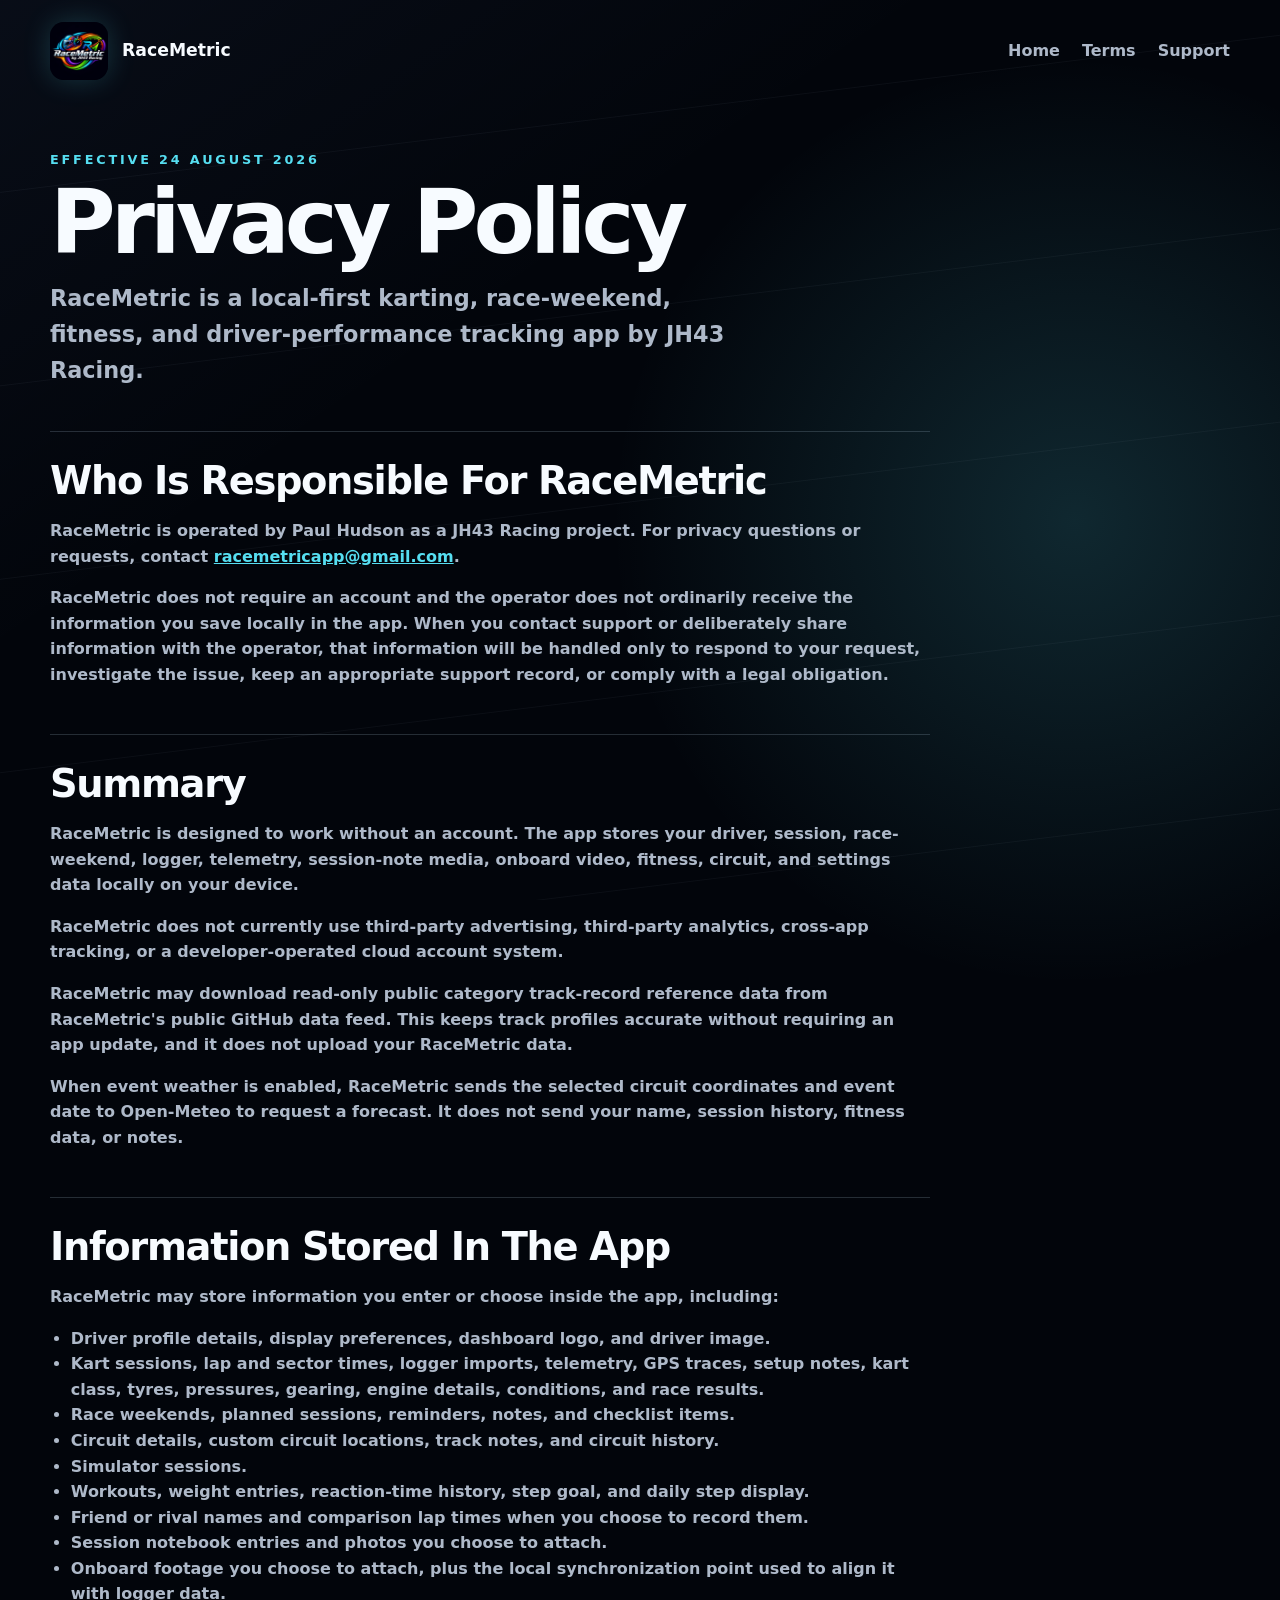
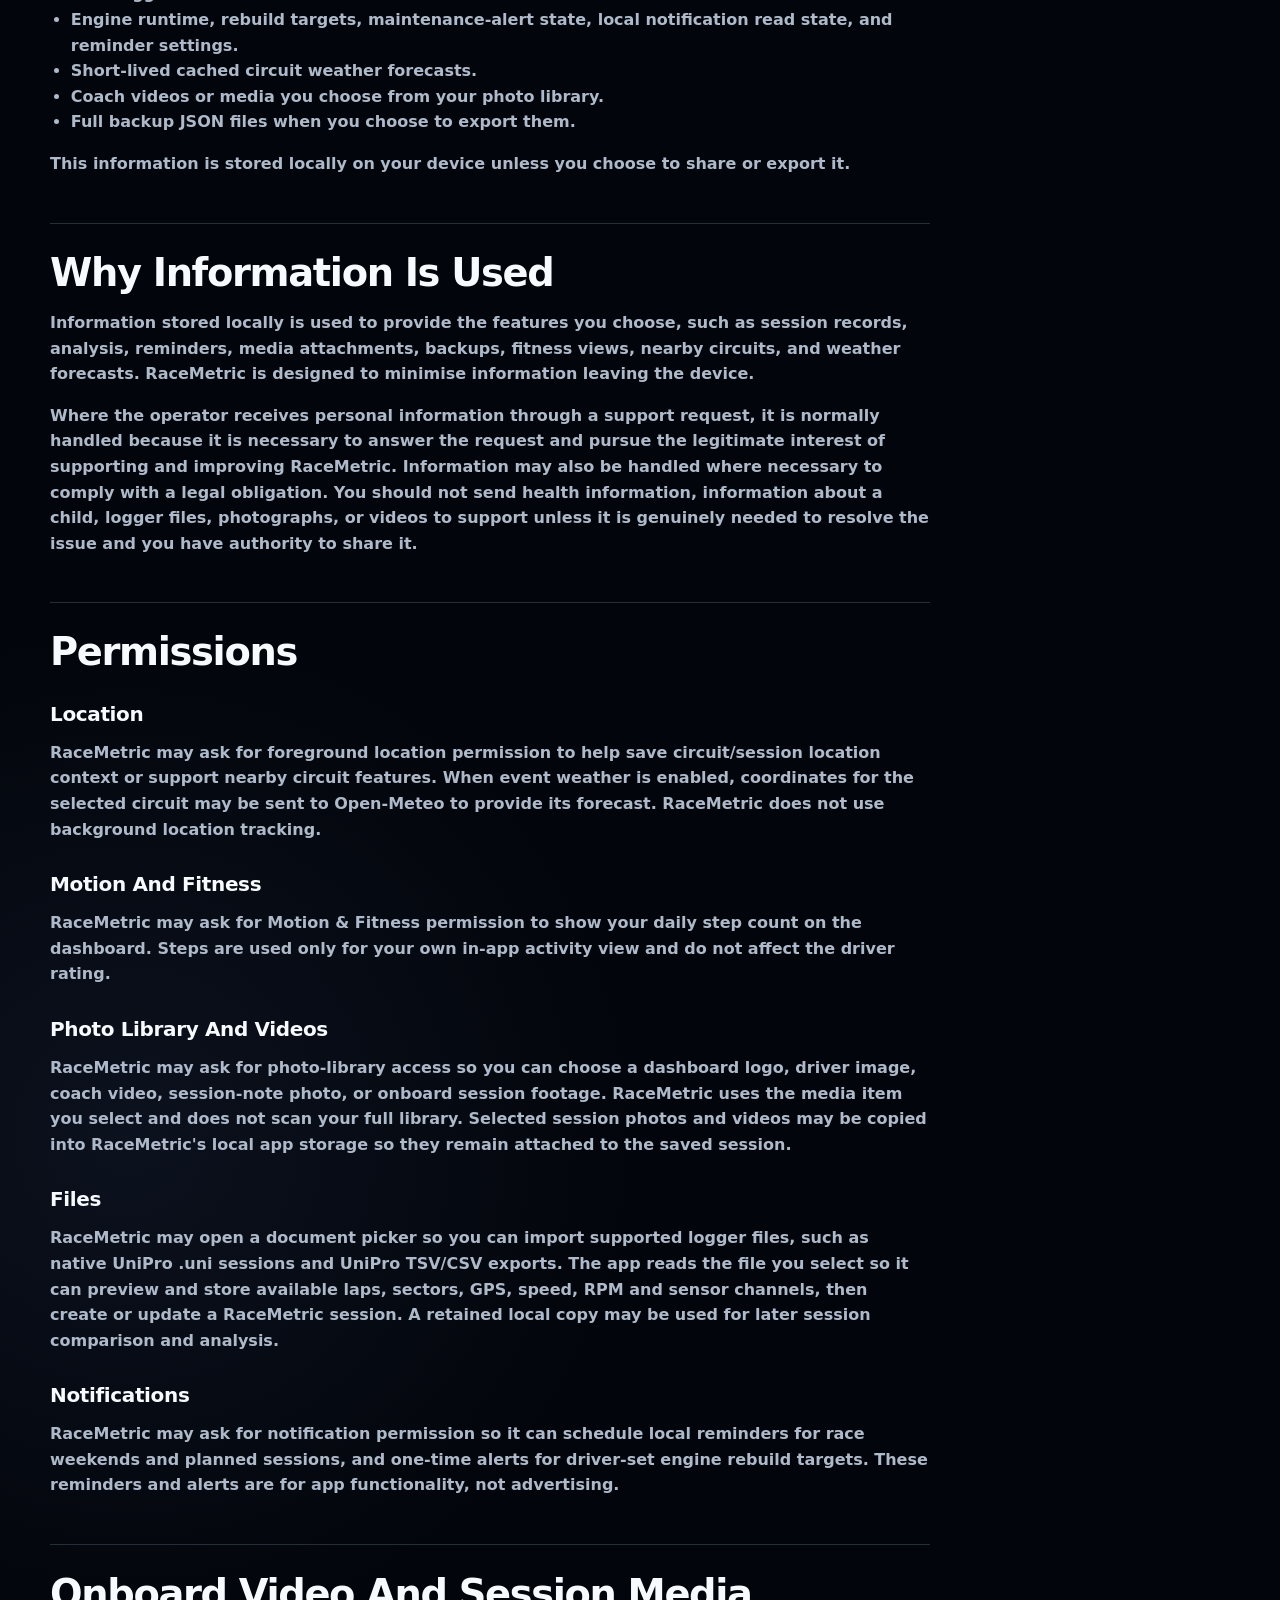
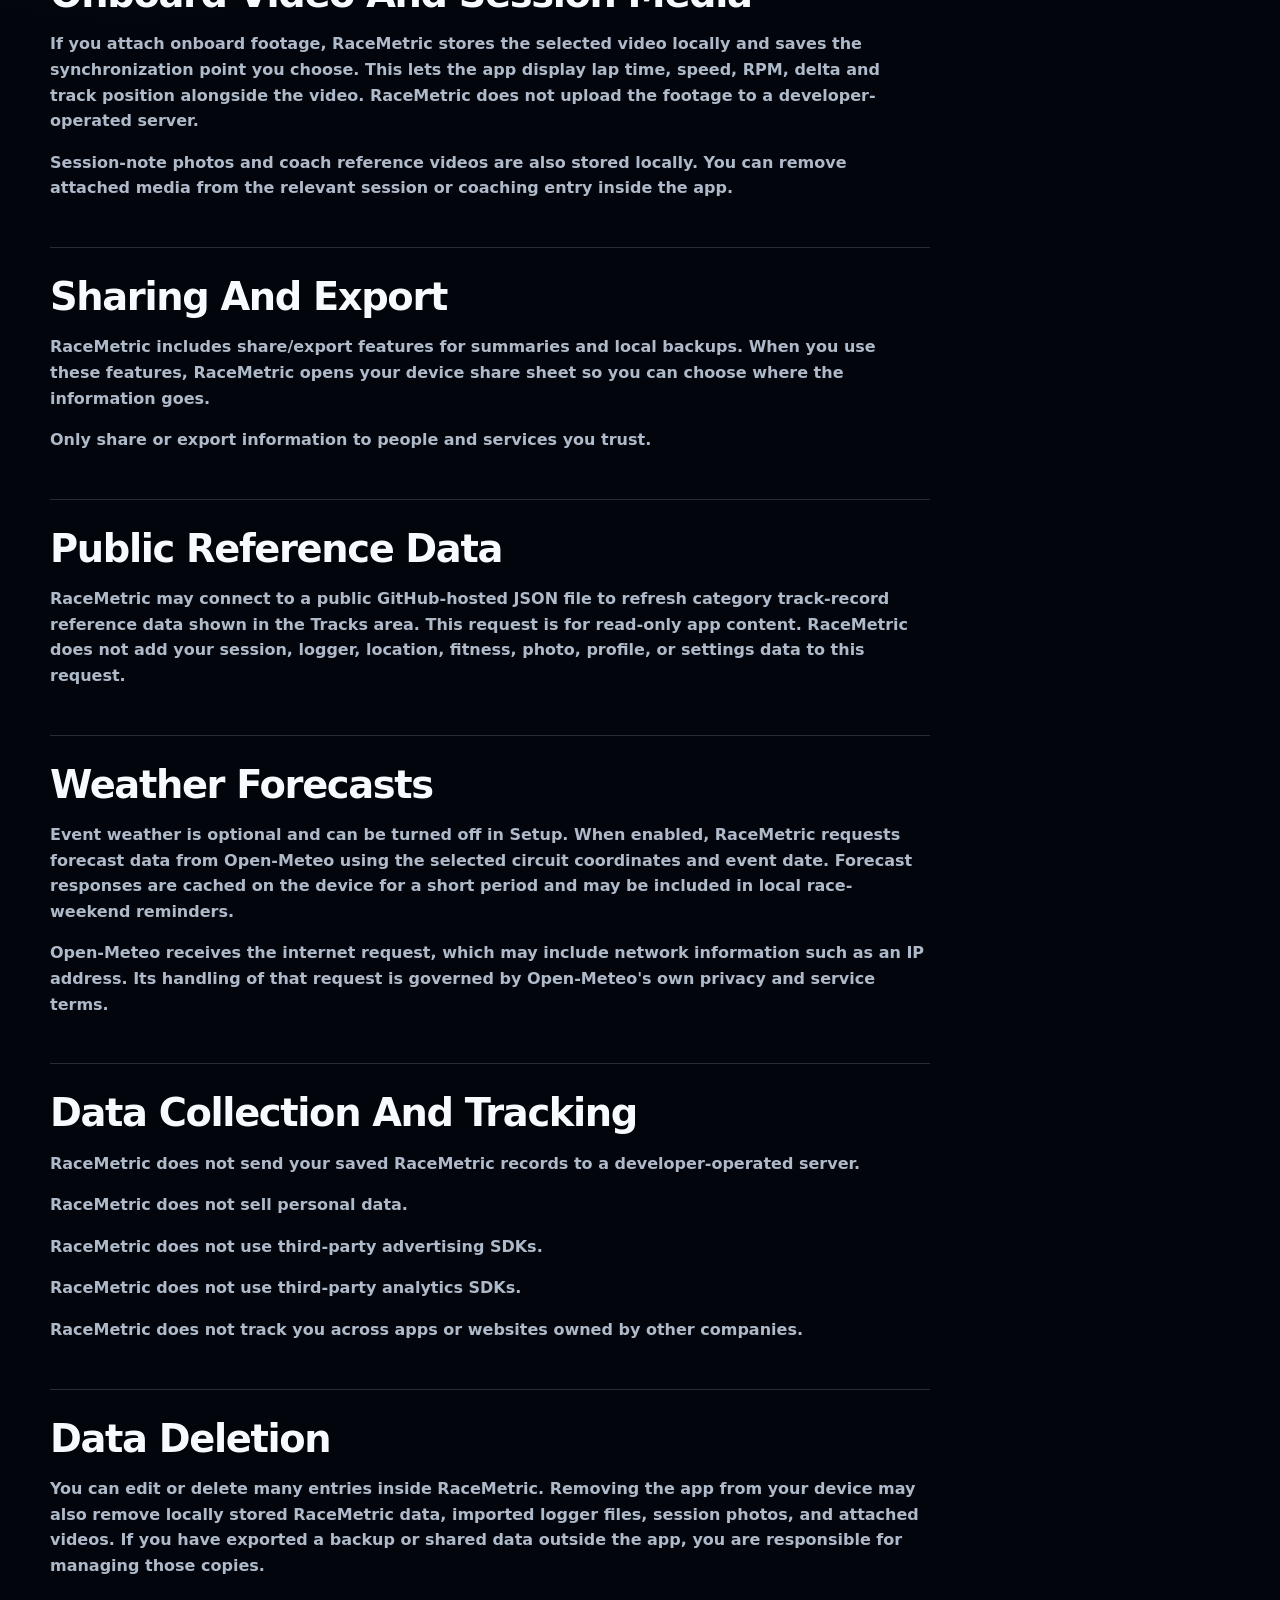
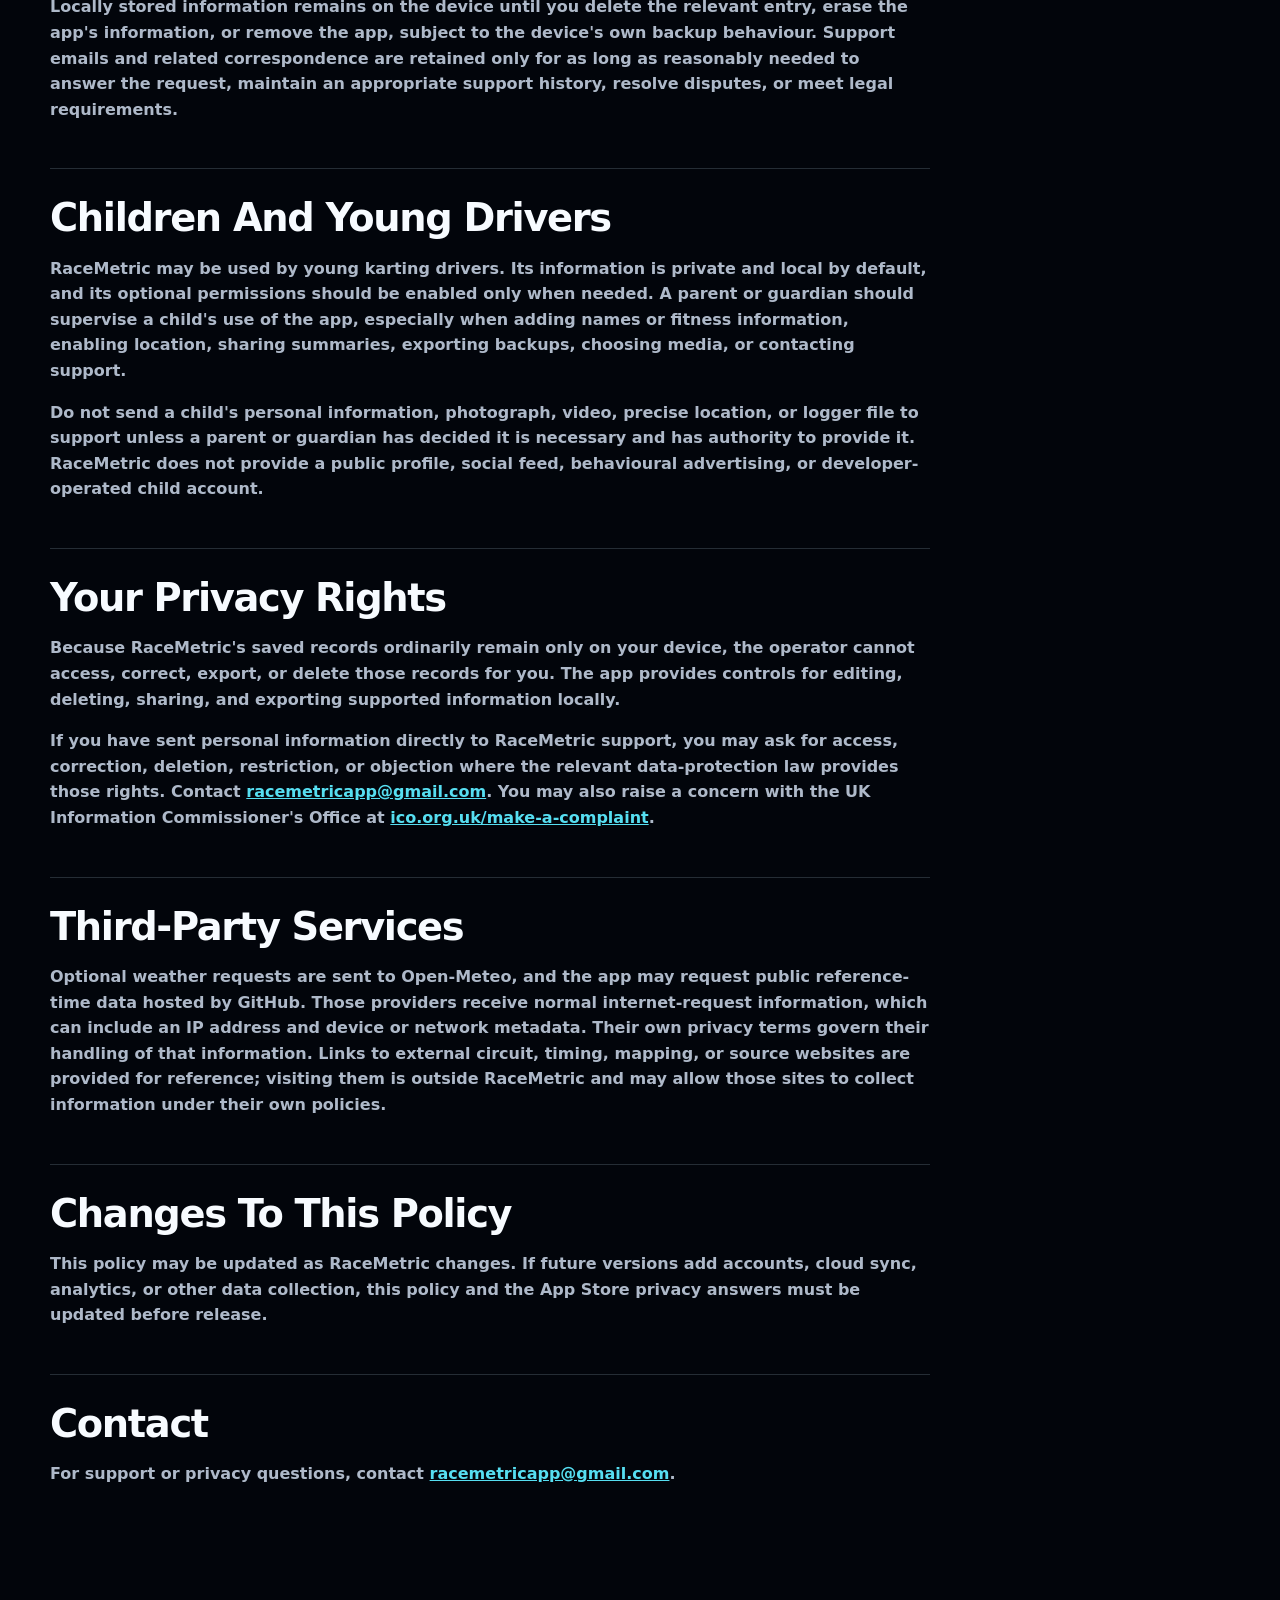
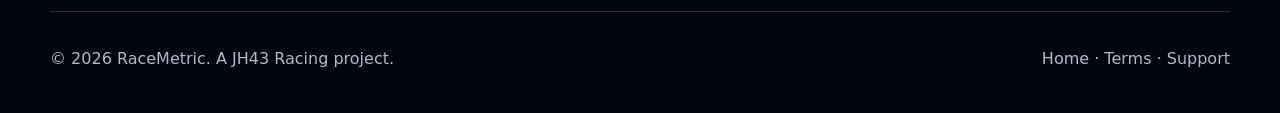
==== commit 9e773a24: "Add website compliance and safety pages" ====
--- a/privacy.html
+++ b/privacy.html
@@ -18,15 +18,30 @@
       </a>
       <nav aria-label="Main navigation">
         <a href="index.html">Home</a>
+        <a href="terms.html">Terms</a>
         <a href="support.html">Support</a>
       </nav>
     </header>
 
     <main class="policy-page">
       <section class="page-title">
-        <p class="eyebrow">Effective 14 August 2026</p>
+        <p class="eyebrow">Effective 24 August 2026</p>
         <h1>Privacy Policy</h1>
         <p class="lead">RaceMetric is a local-first karting, race-weekend, fitness, and driver-performance tracking app by JH43 Racing.</p>
+      </section>
+
+      <section class="text-section">
+        <h2>Who Is Responsible For RaceMetric</h2>
+        <p>
+          RaceMetric is operated by Paul Hudson as a JH43 Racing project. For privacy questions or requests,
+          contact <a href="mailto:racemetricapp@gmail.com">racemetricapp@gmail.com</a>.
+        </p>
+        <p>
+          RaceMetric does not require an account and the operator does not ordinarily receive the information you
+          save locally in the app. When you contact support or deliberately share information with the operator,
+          that information will be handled only to respond to your request, investigate the issue, keep an
+          appropriate support record, or comply with a legal obligation.
+        </p>
       </section>
 
       <section class="text-section">
@@ -72,6 +87,22 @@
       </section>
 
       <section class="text-section">
+        <h2>Why Information Is Used</h2>
+        <p>
+          Information stored locally is used to provide the features you choose, such as session records, analysis,
+          reminders, media attachments, backups, fitness views, nearby circuits, and weather forecasts. RaceMetric
+          is designed to minimise information leaving the device.
+        </p>
+        <p>
+          Where the operator receives personal information through a support request, it is normally handled because
+          it is necessary to answer the request and pursue the legitimate interest of supporting and improving
+          RaceMetric. Information may also be handled where necessary to comply with a legal obligation. You should
+          not send health information, information about a child, logger files, photographs, or videos to support
+          unless it is genuinely needed to resolve the issue and you have authority to share it.
+        </p>
+      </section>
+
+      <section class="text-section">
         <h2>Permissions</h2>
         <h3>Location</h3>
         <p>
@@ -166,13 +197,53 @@
           locally stored RaceMetric data, imported logger files, session photos, and attached videos. If you have
           exported a backup or shared data outside the app, you are responsible for managing those copies.
         </p>
+        <p>
+          Locally stored information remains on the device until you delete the relevant entry, erase the app's
+          information, or remove the app, subject to the device's own backup behaviour. Support emails and related
+          correspondence are retained only for as long as reasonably needed to answer the request, maintain an
+          appropriate support history, resolve disputes, or meet legal requirements.
+        </p>
       </section>
 
       <section class="text-section">
         <h2>Children And Young Drivers</h2>
         <p>
-          RaceMetric may be used by young karting drivers. A parent or guardian should supervise use of the app,
-          especially when sharing summaries, exporting backups, choosing media, or contacting support.
+          RaceMetric may be used by young karting drivers. Its information is private and local by default, and its
+          optional permissions should be enabled only when needed. A parent or guardian should supervise a child's
+          use of the app, especially when adding names or fitness information, enabling location, sharing summaries,
+          exporting backups, choosing media, or contacting support.
+        </p>
+        <p>
+          Do not send a child's personal information, photograph, video, precise location, or logger file to support
+          unless a parent or guardian has decided it is necessary and has authority to provide it. RaceMetric does
+          not provide a public profile, social feed, behavioural advertising, or developer-operated child account.
+        </p>
+      </section>
+
+      <section class="text-section">
+        <h2>Your Privacy Rights</h2>
+        <p>
+          Because RaceMetric's saved records ordinarily remain only on your device, the operator cannot access,
+          correct, export, or delete those records for you. The app provides controls for editing, deleting, sharing,
+          and exporting supported information locally.
+        </p>
+        <p>
+          If you have sent personal information directly to RaceMetric support, you may ask for access, correction,
+          deletion, restriction, or objection where the relevant data-protection law provides those rights. Contact
+          <a href="mailto:racemetricapp@gmail.com">racemetricapp@gmail.com</a>. You may also raise a concern with the
+          UK Information Commissioner's Office at
+          <a href="https://ico.org.uk/make-a-complaint/" rel="external">ico.org.uk/make-a-complaint</a>.
+        </p>
+      </section>
+
+      <section class="text-section">
+        <h2>Third-Party Services</h2>
+        <p>
+          Optional weather requests are sent to Open-Meteo, and the app may request public reference-time data hosted
+          by GitHub. Those providers receive normal internet-request information, which can include an IP address and
+          device or network metadata. Their own privacy terms govern their handling of that information. Links to
+          external circuit, timing, mapping, or source websites are provided for reference; visiting them is outside
+          RaceMetric and may allow those sites to collect information under their own policies.
         </p>
       </section>
 
@@ -192,7 +263,7 @@
 
     <footer class="site-footer">
       <span>© 2026 RaceMetric. A JH43 Racing project.</span>
-      <span><a href="support.html">Support</a></span>
+      <span><a href="index.html">Home</a> · <a href="terms.html">Terms</a> · <a href="support.html">Support</a></span>
     </footer>
   </body>
 </html>
--- a/styles.css
+++ b/styles.css
@@ -311,6 +311,7 @@
 
 .content-band,
 .analysis-band,
+.review-band,
 .workflow-band,
 .plain-section,
 .policy-page,
@@ -460,6 +461,85 @@
   text-transform: uppercase;
 }
 
+.review-band {
+  display: grid;
+  grid-template-columns: minmax(260px, 0.75fr) minmax(0, 1.25fr);
+  gap: 54px;
+  align-items: center;
+  padding: 94px 0;
+}
+
+.review-copy {
+  max-width: 470px;
+}
+
+.review-copy > p:not(.eyebrow) {
+  color: var(--muted);
+  font-weight: 650;
+}
+
+.review-points {
+  display: flex;
+  flex-wrap: wrap;
+  gap: 10px;
+  margin-top: 28px;
+}
+
+.review-points span {
+  padding: 8px 12px;
+  border: 1px solid var(--line-strong);
+  border-radius: 999px;
+  background: rgba(7, 16, 24, 0.82);
+  color: var(--text);
+  font-size: 0.78rem;
+  font-weight: 850;
+}
+
+.review-screens {
+  display: grid;
+  grid-template-columns: repeat(2, minmax(0, 1fr));
+  gap: 22px;
+  align-items: start;
+}
+
+.review-screen {
+  min-width: 0;
+  margin: 0;
+  overflow: hidden;
+  border: 1px solid rgba(180, 202, 225, 0.28);
+  border-radius: 24px;
+  background: #02050b;
+  padding: 7px;
+  box-shadow: 0 24px 70px rgba(0, 0, 0, 0.42);
+}
+
+.review-screen-offset {
+  margin-top: 0;
+}
+
+.review-screen img {
+  width: 100%;
+  display: block;
+  aspect-ratio: 9 / 15;
+  border-radius: 18px 18px 7px 7px;
+  object-fit: cover;
+  object-position: top center;
+}
+
+.review-screen-replay img {
+  aspect-ratio: 3 / 4;
+}
+
+.review-screen figcaption {
+  padding: 13px 8px 7px;
+  color: var(--muted);
+  font-size: 0.72rem;
+  font-weight: 850;
+  letter-spacing: 0.11em;
+  text-align: center;
+  text-transform: uppercase;
+}
+
 .workflow-grid {
   display: grid;
   grid-template-columns: repeat(3, minmax(0, 1fr));
@@ -596,6 +676,7 @@
 @media (max-width: 980px) {
   .hero,
   .analysis-band,
+  .review-band,
   .plain-section {
     grid-template-columns: 1fr;
   }
@@ -614,6 +695,19 @@
   .analysis-band {
     gap: 42px;
     padding: 64px 44px;
+  }
+
+  .review-band {
+    gap: 44px;
+  }
+
+  .review-copy {
+    max-width: 720px;
+  }
+
+  .review-screens {
+    width: min(720px, 100%);
+    justify-self: center;
   }
 
   .feature-grid {
@@ -692,6 +786,7 @@
   }
 
   .content-band,
+  .review-band,
   .workflow-band,
   .screens-band,
   .plain-section {
@@ -706,6 +801,30 @@
     border-radius: 0;
   }
 
+  .review-screens {
+    width: min(320px, 100%);
+    grid-template-columns: 1fr;
+    gap: 18px;
+  }
+
+  .review-screen {
+    border-radius: 17px;
+    padding: 5px;
+  }
+
+  .review-screen-offset {
+    margin-top: 0;
+  }
+
+  .review-screen img {
+    border-radius: 12px 12px 5px 5px;
+  }
+
+  .review-screen figcaption {
+    font-size: 0.62rem;
+    letter-spacing: 0.08em;
+  }
+
   .feature-grid,
   .screen-gallery {
     grid-template-columns: 1fr;
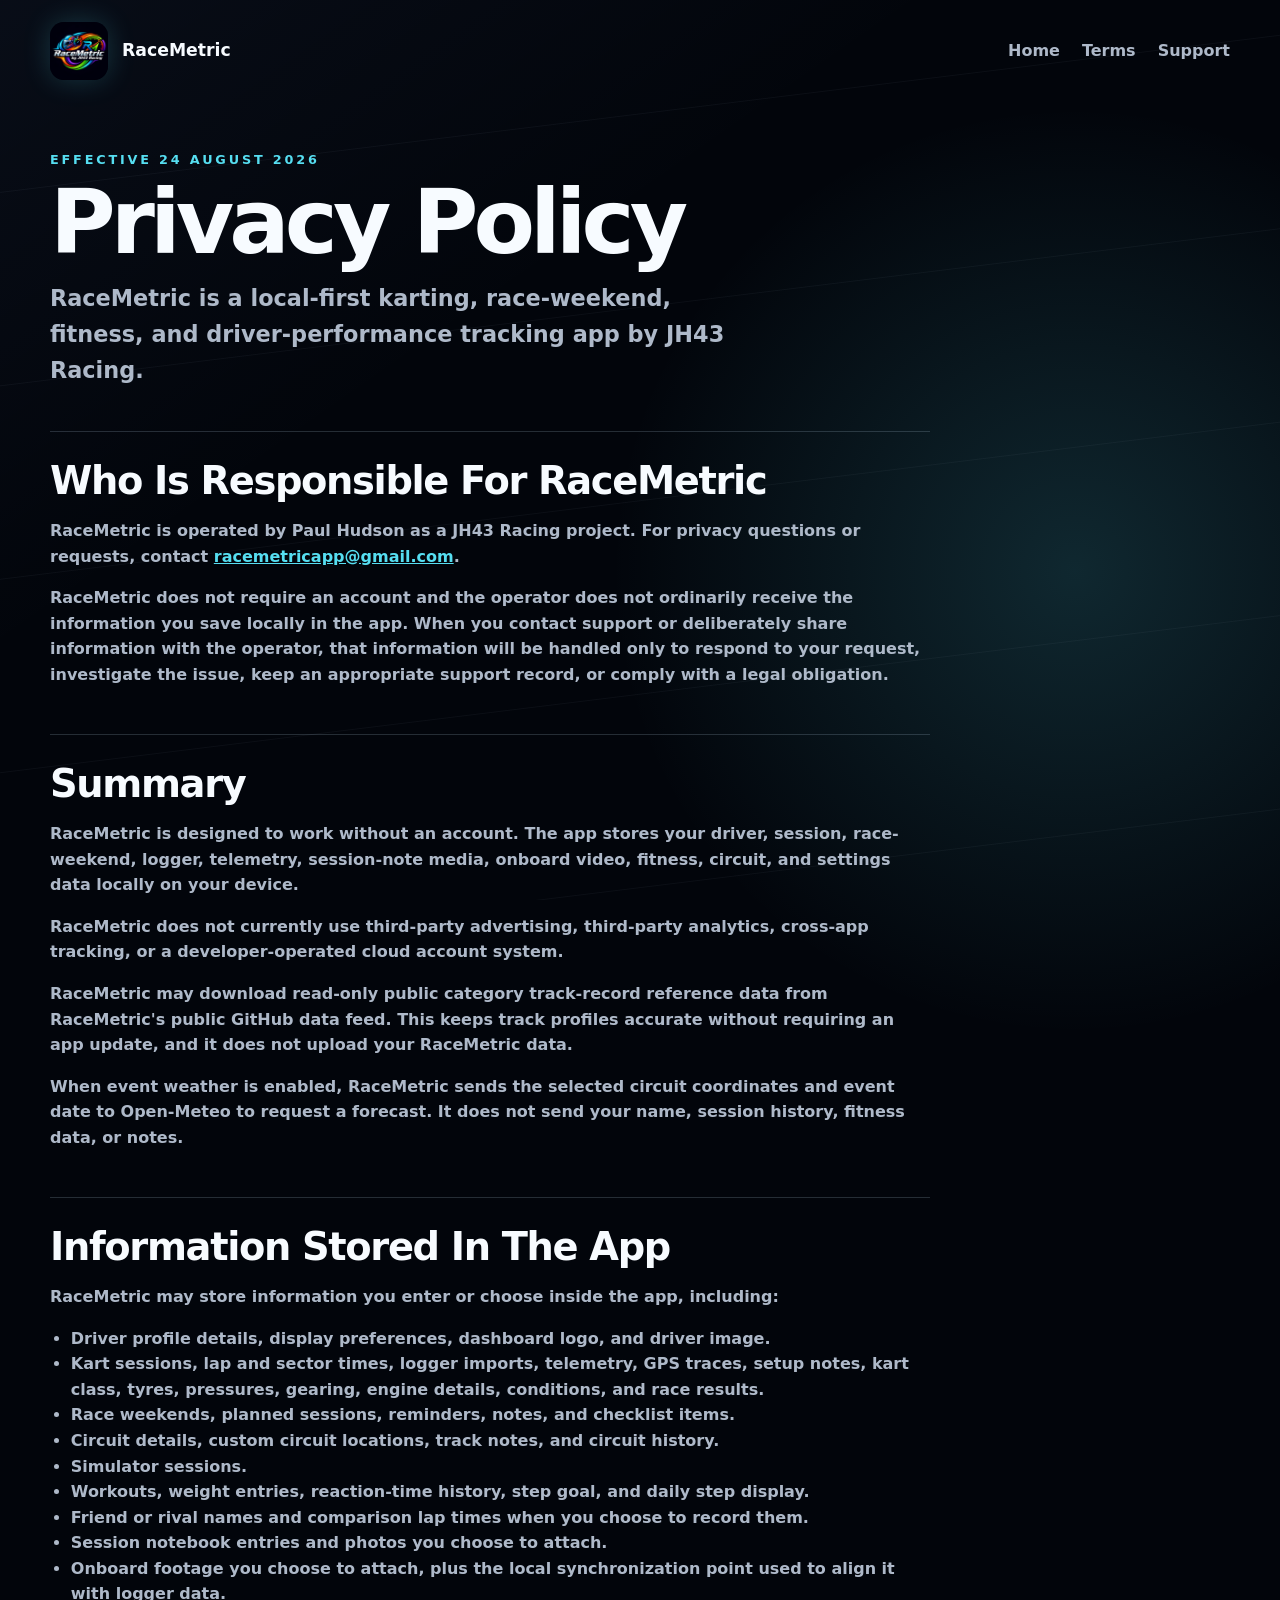
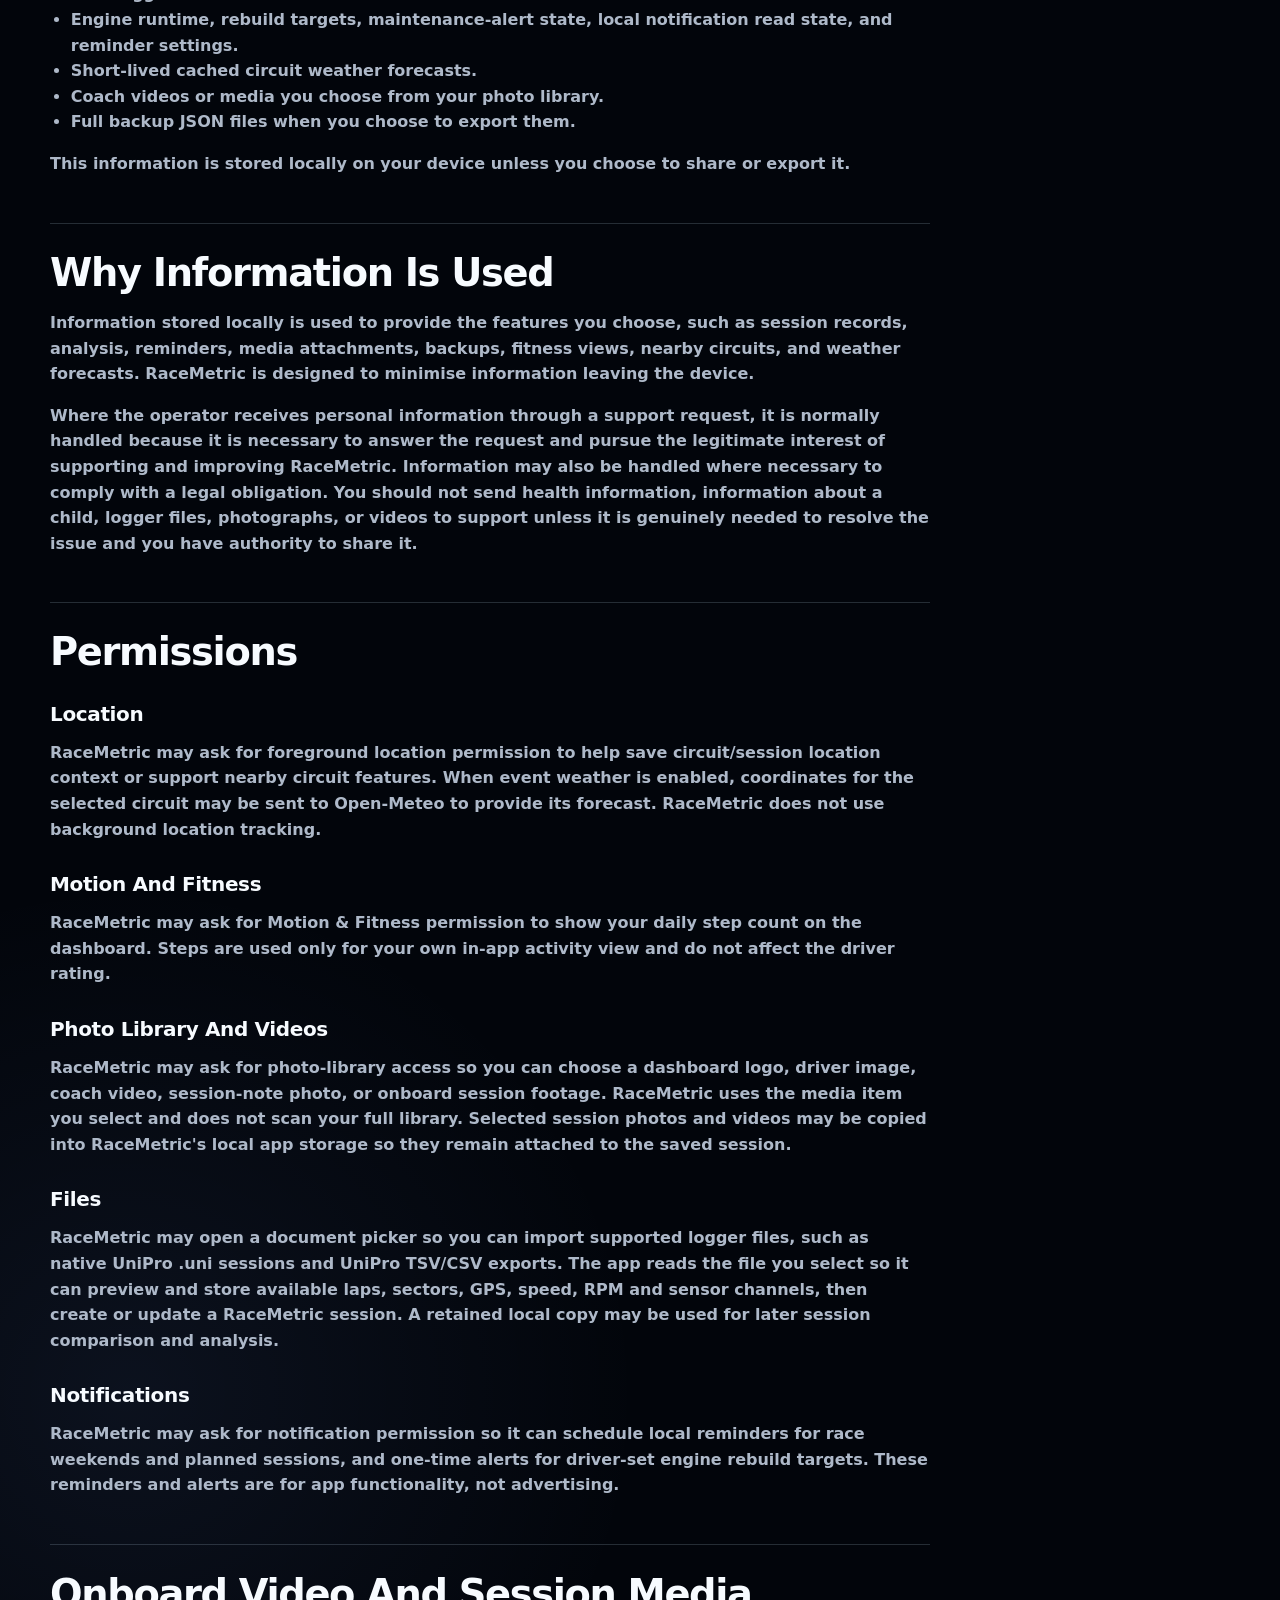
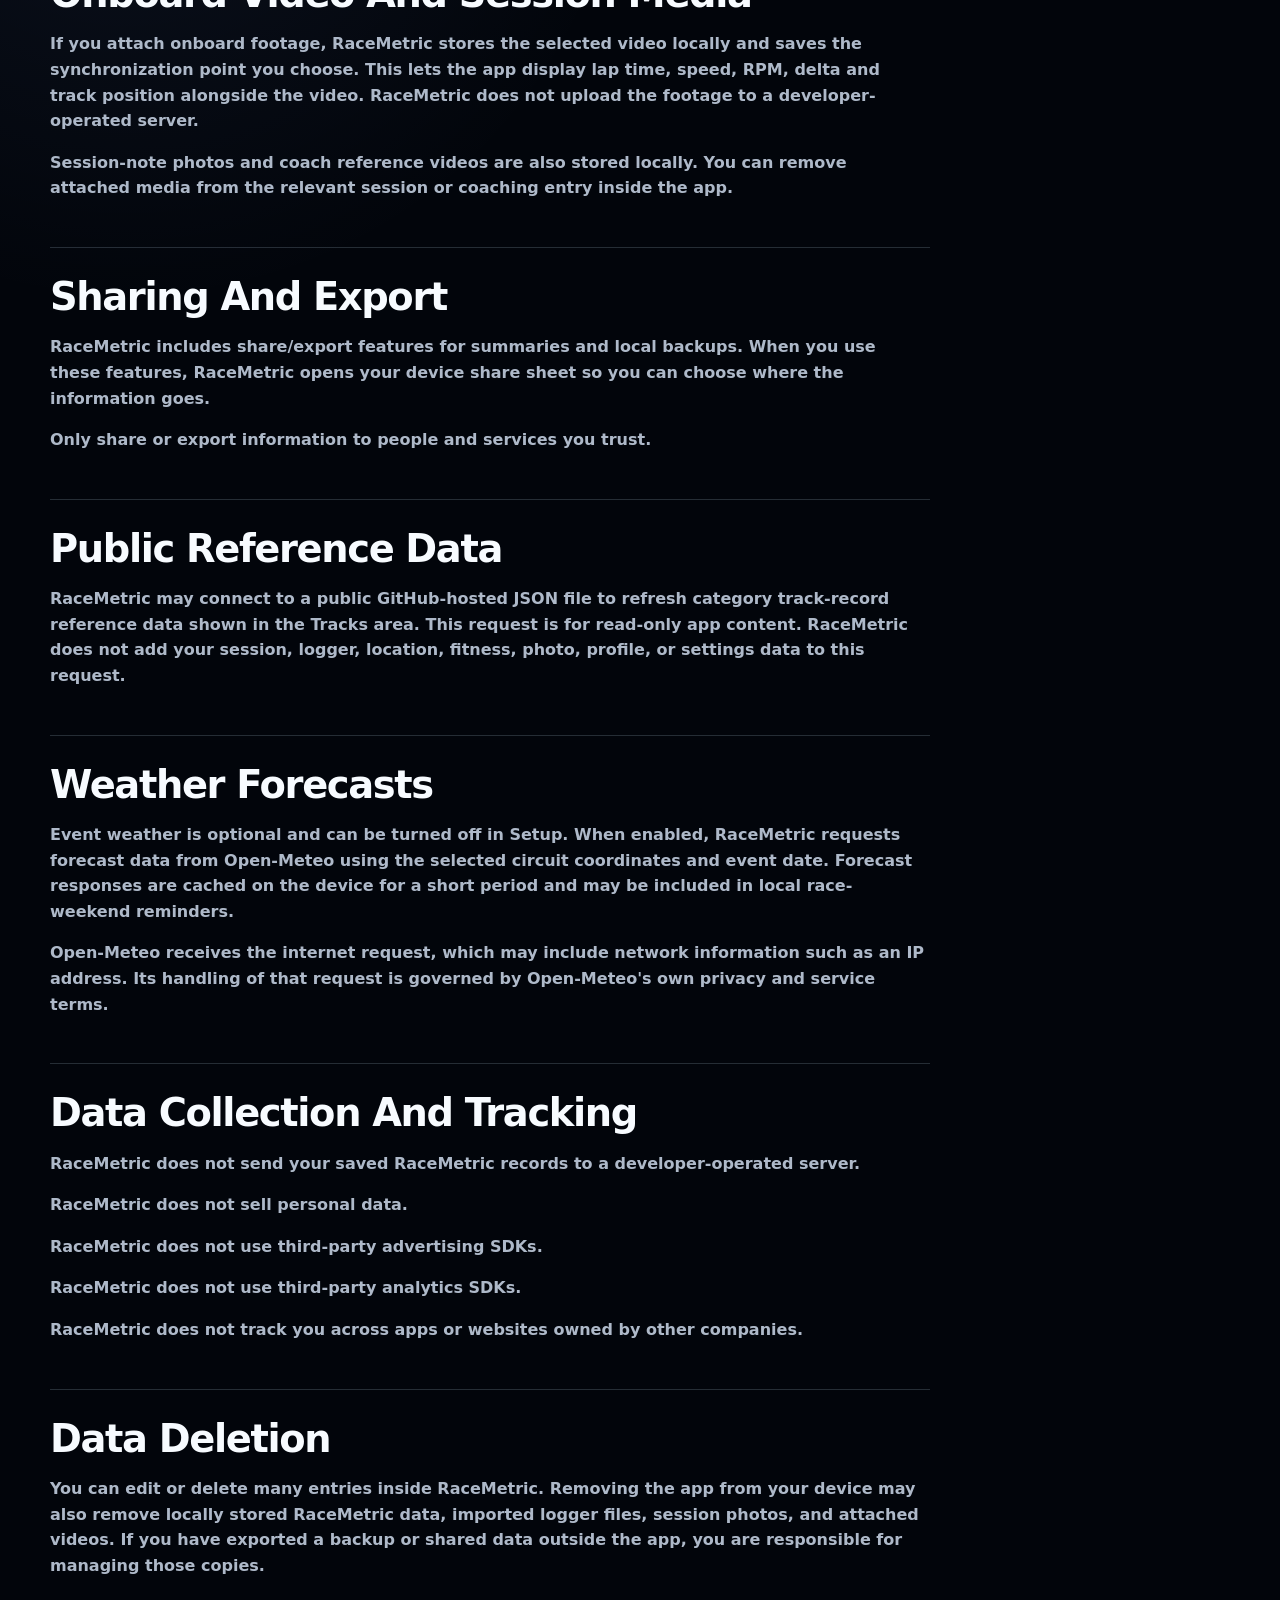
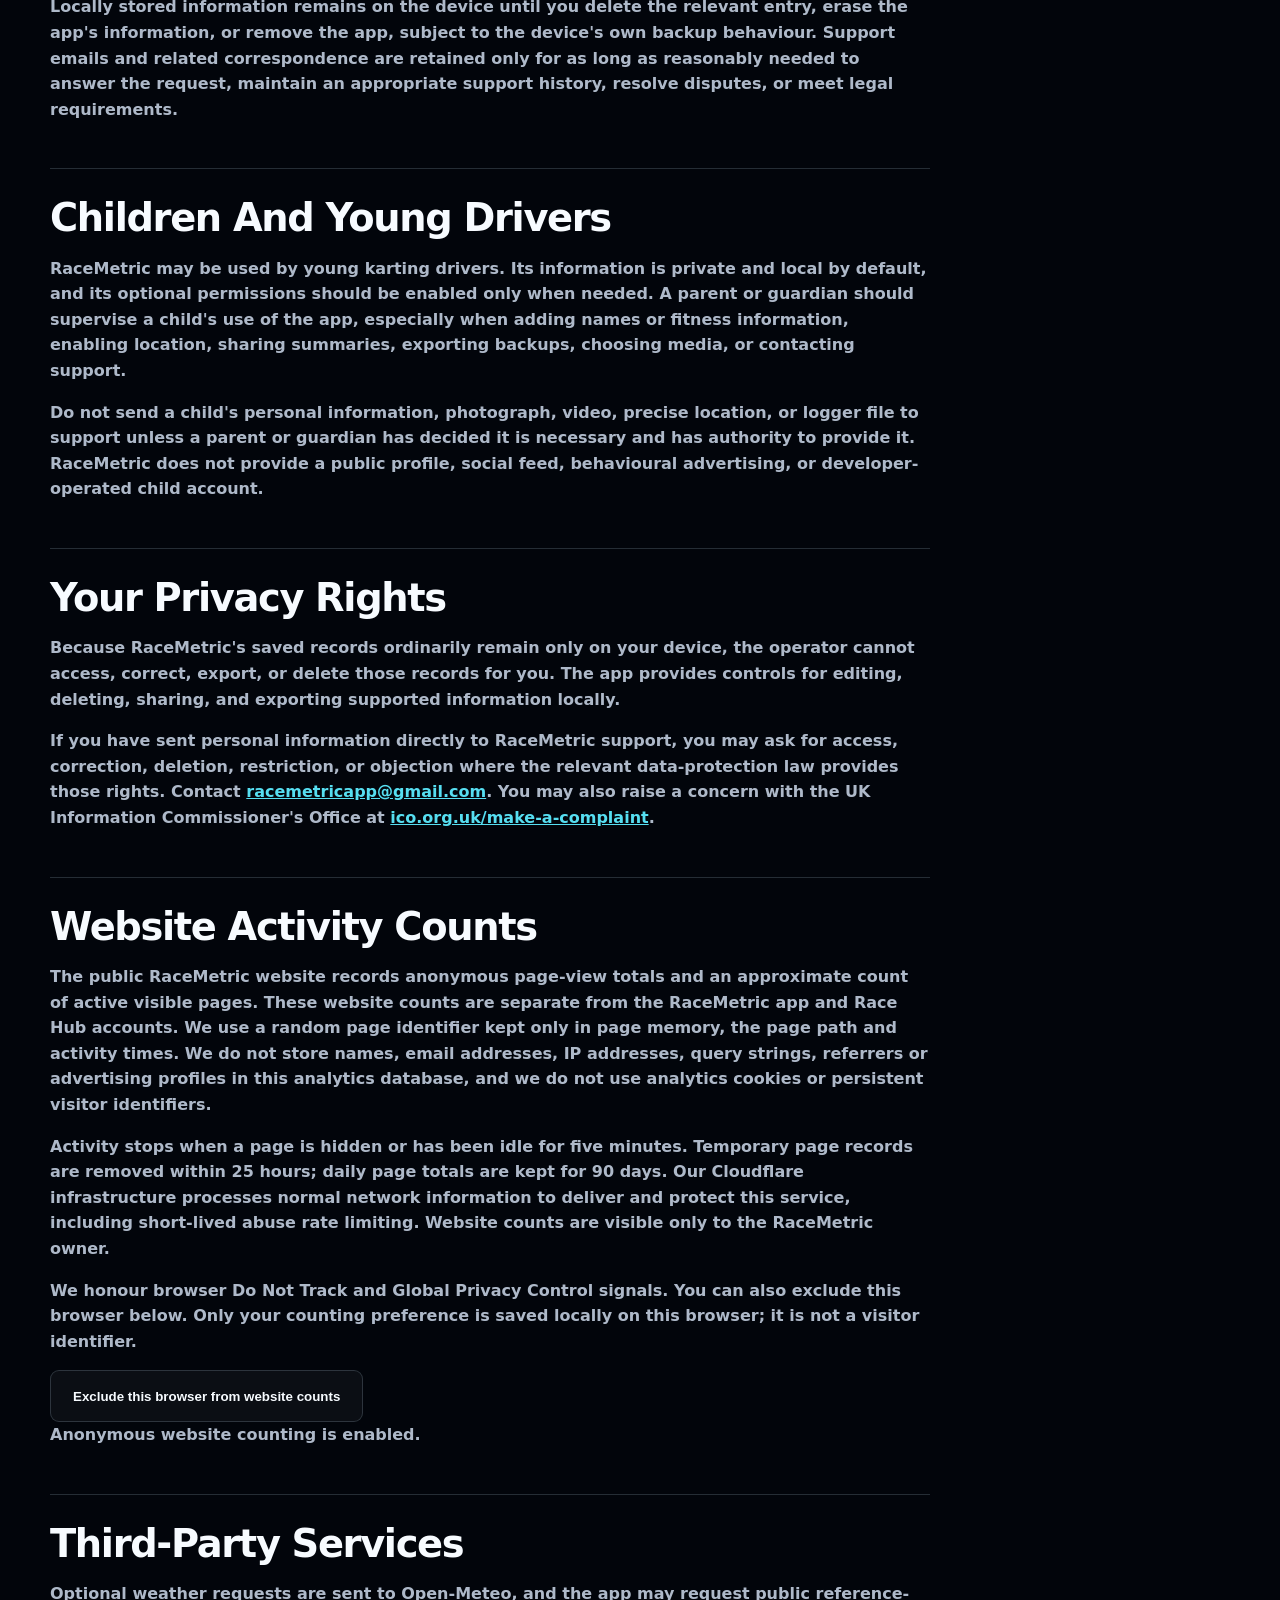
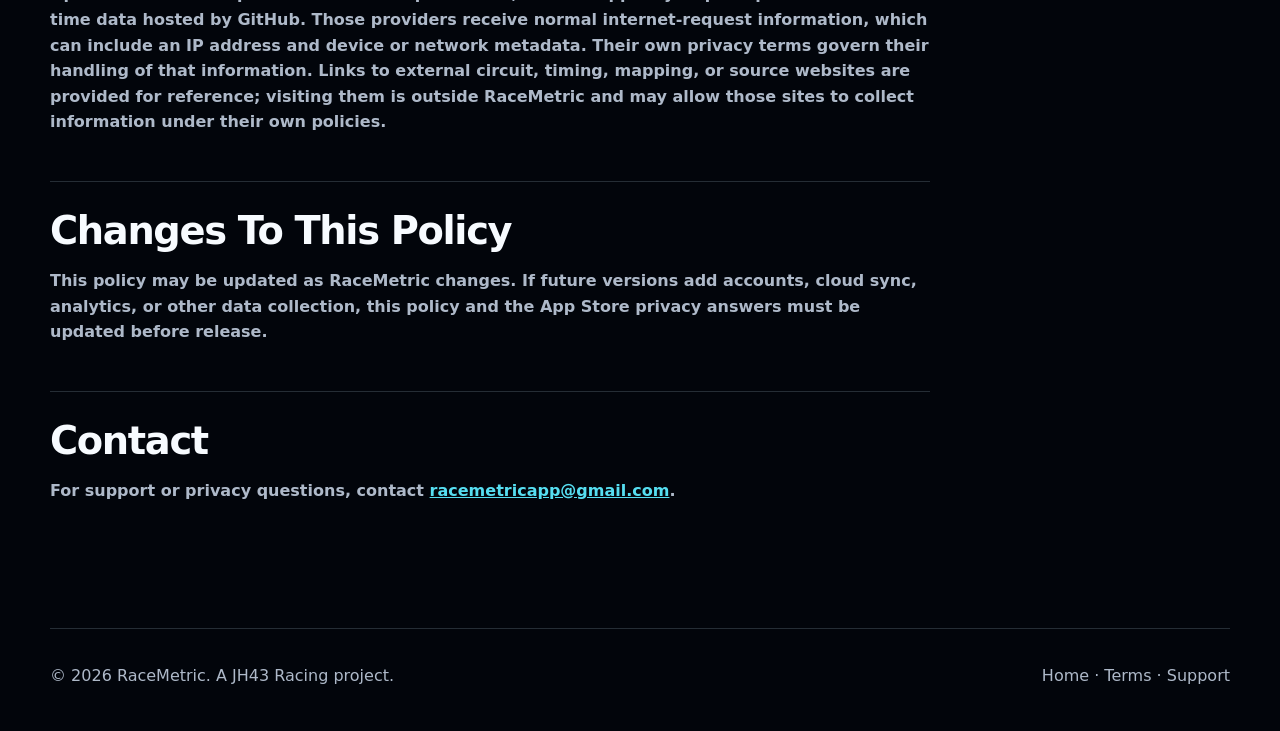
==== commit d6163fe3: "Add anonymous website activity for private owner dashboard" ====
--- a/privacy.html
+++ b/privacy.html
@@ -9,6 +9,7 @@
     <title>Privacy Policy | RaceMetric</title>
     <link rel="stylesheet" href="styles.css" />
     <link rel="icon" href="assets/racemetric-icon.png" />
+    <script defer src="site-activity.js?v=20261001-1"></script>
   </head>
   <body>
     <header class="site-header">
@@ -237,6 +238,15 @@
       </section>
 
       <section class="text-section">
+        <h2>Website Activity Counts</h2>
+        <p>The public RaceMetric website records anonymous page-view totals and an approximate count of active visible pages. These website counts are separate from the RaceMetric app and Race Hub accounts. We use a random page identifier kept only in page memory, the page path and activity times. We do not store names, email addresses, IP addresses, query strings, referrers or advertising profiles in this analytics database, and we do not use analytics cookies or persistent visitor identifiers.</p>
+        <p>Activity stops when a page is hidden or has been idle for five minutes. Temporary page records are removed within 25 hours; daily page totals are kept for 90 days. Our Cloudflare infrastructure processes normal network information to deliver and protect this service, including short-lived abuse rate limiting. Website counts are visible only to the RaceMetric owner.</p>
+        <p>We honour browser Do Not Track and Global Privacy Control signals. You can also exclude this browser below. Only your counting preference is saved locally on this browser; it is not a visitor identifier.</p>
+        <button type="button" class="button secondary" data-website-counting>Exclude this browser from website counts</button>
+        <p role="status" data-website-counting-status></p>
+      </section>
+
+      <section class="text-section">
         <h2>Third-Party Services</h2>
         <p>
           Optional weather requests are sent to Open-Meteo, and the app may request public reference-time data hosted
--- a/styles.css
+++ b/styles.css
@@ -131,6 +131,17 @@
   color: var(--cyan);
 }
 
+nav .nav-hub {
+  padding: 7px 12px;
+  border: 1px solid var(--line-strong);
+  border-radius: 8px;
+  color: var(--cyan);
+}
+
+nav .nav-hub:hover {
+  background: rgba(86, 222, 241, 0.1);
+}
+
 a:focus-visible,
 button:focus-visible {
   outline: 3px solid var(--amber);
